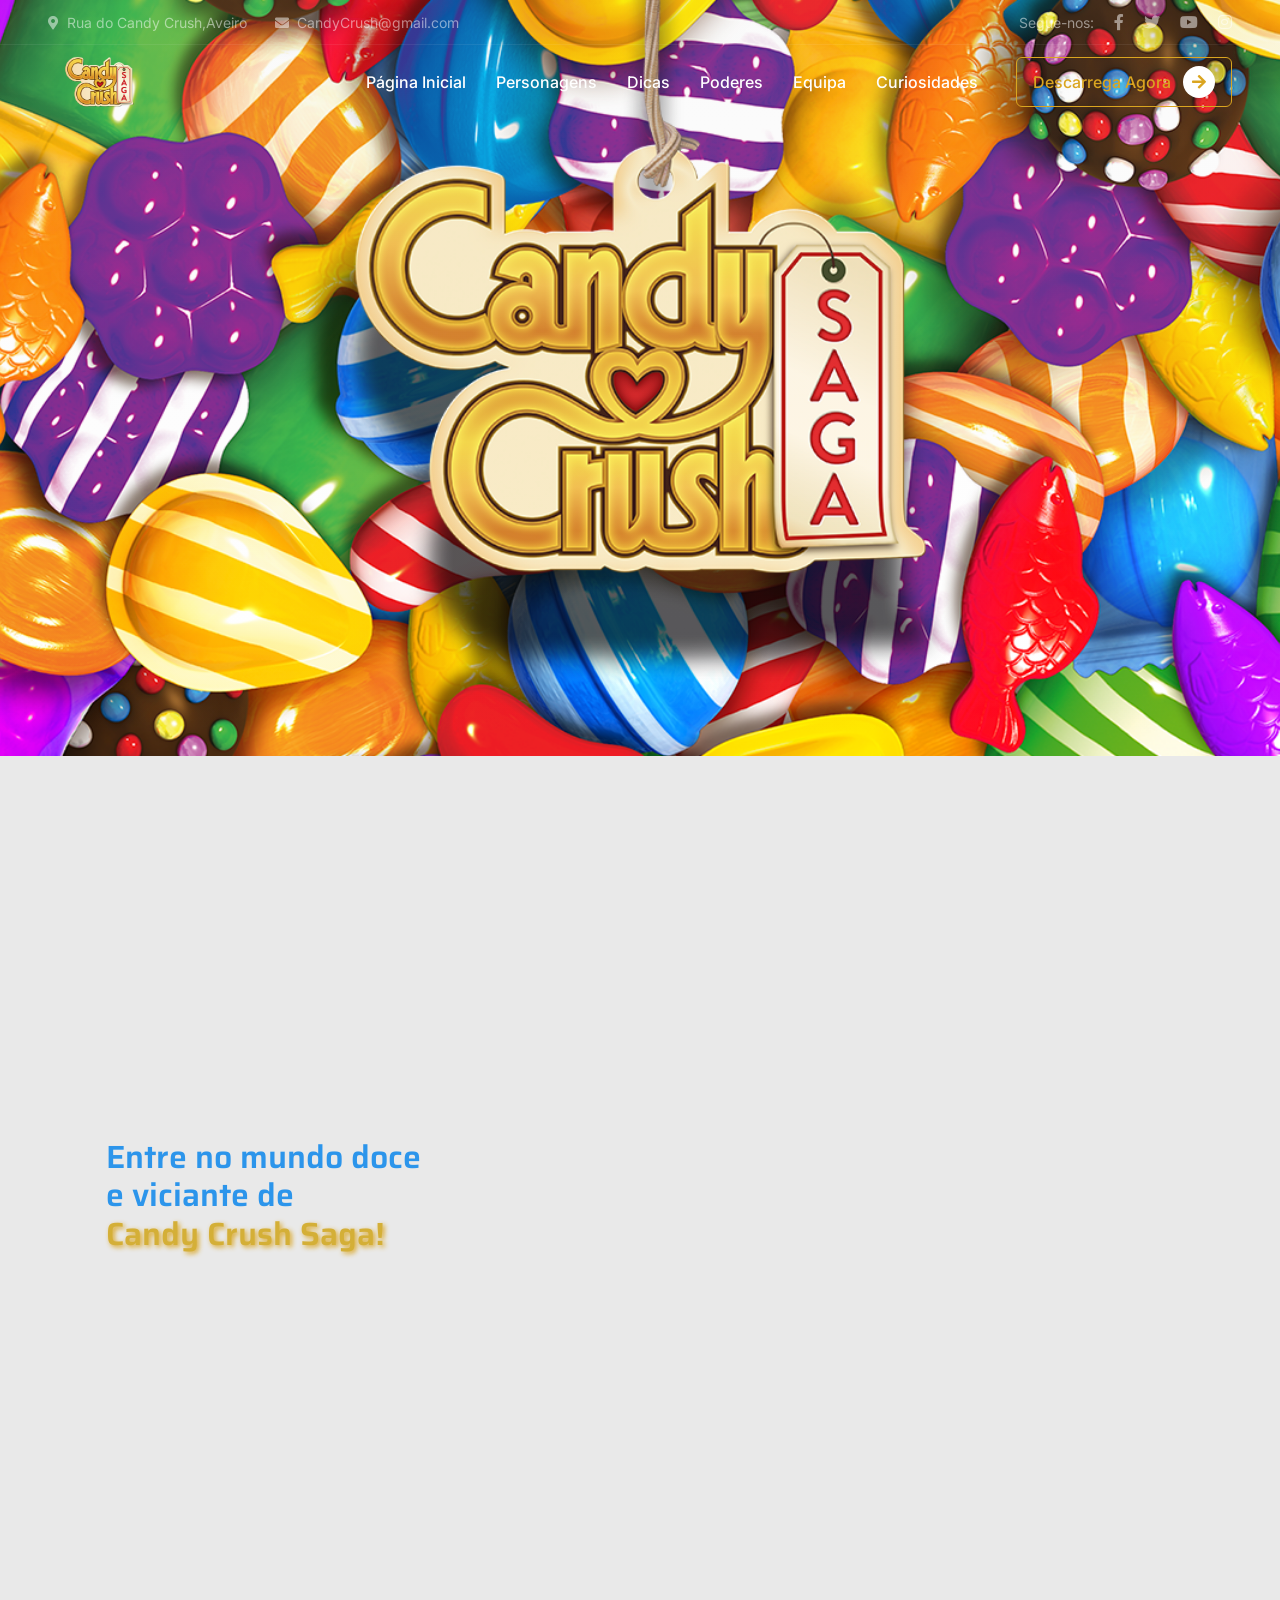
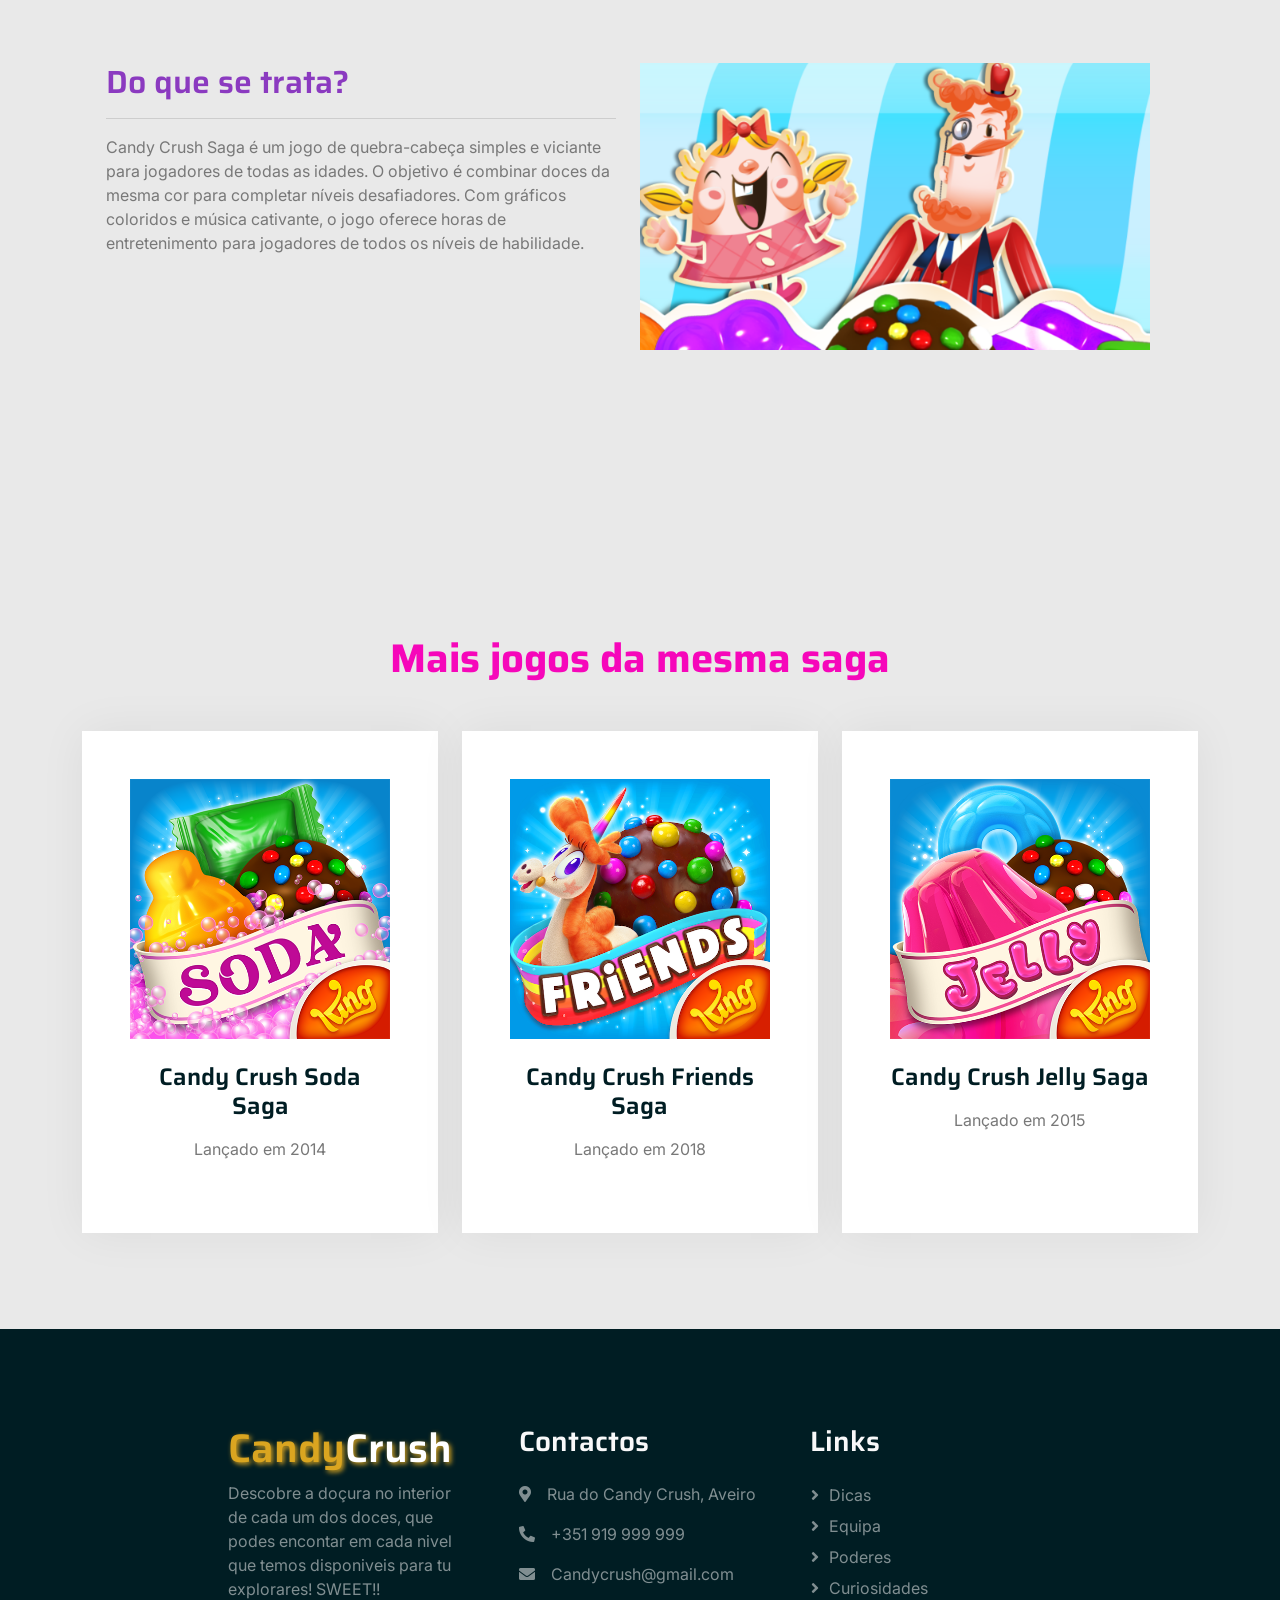
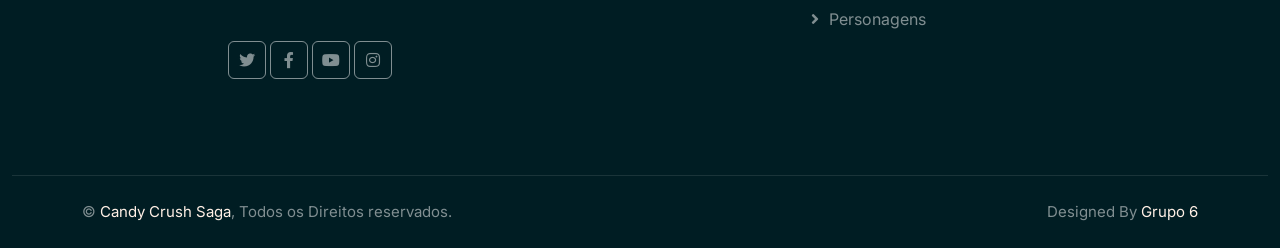
==== index.html @ d063c337 "test" ====
<!DOCTYPE html>
<html lang="en">

<head>
    <meta charset="utf-8">
    <title>Candy Crush Saga</title>
    <meta content="width=device-width, initial-scale=1.0" name="viewport">
    <meta content="" name="keywords">
    <meta content="" name="description">

    <!-- Favicon -->
    <link href="img/favicon.ico" rel="icon">

    <!-- Google Web Fonts -->
    <link rel="preconnect" href="https://fonts.googleapis.com">
    <link rel="preconnect" href="https://fonts.gstatic.com" crossorigin>
    <link href="https://fonts.googleapis.com/css2?family=Inter:wght@400;500;600&family=Saira:wght@500;600;700&display=swap" rel="stylesheet"> 

    <!-- Icon Font Stylesheet -->
    <link href="https://cdnjs.cloudflare.com/ajax/libs/font-awesome/5.10.0/css/all.min.css" rel="stylesheet">
    <link href="https://cdn.jsdelivr.net/npm/bootstrap-icons@1.4.1/font/bootstrap-icons.css" rel="stylesheet">

    <!-- Libraries Stylesheet -->
    <link href="lib/animate/animate.min.css" rel="stylesheet">
    <link href="lib/owlcarousel/assets/owl.carousel.min.css" rel="stylesheet">

    <!-- Customized Bootstrap Stylesheet -->
    <link href="css/bootstrap.min.css" rel="stylesheet">

    <!-- Template Stylesheet -->
    <link href="css/style.css" rel="stylesheet">
</head>


  
<body class="bodyhome" style="background-color:#e9e9e9;">

    <!-- Spinner Start -->
    <div id="spinner" class="show bg-white position-fixed translate-middle w-100 vh-100 top-50 start-50 d-flex align-items-center justify-content-center">
        <div class="spinner-grow text-primary" role="status"></div>
    </div>
    <!-- Spinner End -->
    
     
    <!-- Navbar Start -->
    <div class="container-fluid fixed-top px-0 wow fadeIn" data-wow-delay="0.1s">
        <div class="top-bar text-white-50 row gx-0 align-items-center d-none d-lg-flex">
            <div class="col-lg-6 px-5 text-start">
                <small><i class="fa fa-map-marker-alt me-2"></i>Rua do Candy Crush,Aveiro</small>
                <small class="ms-4"><i class="fa fa-envelope me-2"></i>CandyCrush@gmail.com</small>
            </div>
            <div class="col-lg-6 px-5 text-end">
                <small>Segue-nos:</small>
                <a class="text-white-50 ms-3" href="https://www.facebook.com/candycrushsaga"><i class="fab fa-facebook-f"></i></a>
                <a class="text-white-50 ms-3" href="https://twitter.com/CandyCrushSaga"><i class="fab fa-twitter"></i></a>
                <a class="text-white-50 ms-3" href="https://www.youtube.com/@CandyCrushOfficial/videos"><i class="fab fa-youtube"></i></a>
                <a class="text-white-50 ms-3" href="https://www.instagram.com/candycrushsaga/"><i class="fab fa-instagram"></i></a>
            </div>
        </div>

        <nav class="navbar navbar-expand-lg navbar-dark py-lg-0 px-lg-5 wow fadeIn" data-wow-delay="0.1s">
            <a href="index.html" class="navbar-brand ms-4 ms-lg-0">
                <img src="img\Candy_Crush_Saga_logo.png" alt="logo" style= "height:60px;">
                
            </a>
            <button type="button" class="navbar-toggler me-4" data-bs-toggle="collapse" data-bs-target="#navbarCollapse">
                <span class="navbar-toggler-icon"></span>
            </button>
            <div class="collapse navbar-collapse" id="navbarCollapse">
                <div class="navbar-nav ms-auto p-4 p-lg-0">
                    <a href="index.html" class="nav-item nav-link">Página Inicial</a>
                    <a href="Personagens.html" class="nav-item nav-link">Personagens</a>
                    <a href="dicas.html" class="nav-item nav-link">Dicas</a>
                    <a href="Poderes1.html" class="nav-item nav-link">Poderes</a>
                    <a href="Equipa.html" class="nav-item nav-link">Equipa</a>
                    <a href="Curiosidades.html" class="nav-item nav-link">Curiosidades</a>
                </div>
                <div class="d-none d-lg-flex ms-2">
                    <a class="btn btn-outline-primary py-2 px-3" href="Descarregar.html">
                        Descarrega Agora
                        <div class="d-inline-flex btn-sm-square bg-white text-primary rounded-circle ms-2">
                            <i class="fa fa-arrow-right"></i>
                        </div>
                    </a>
                </div>
            </div>
        </nav>
    </div>
    <!-- Navbar End -->


    <!-- Page Header Start -->
    <div class="homepage-header ">
      
    </div>
    <!-- Page Header End -->

    
    <!--Home video--> <!--Adicionei esta secção--> 
    <div class="candyvid" id="cv">
        <div class="row align-items-center container my-5 mx-auto">
            <div class=" content text col-lg-6 col-md-6 col-12 pt-5 pb-5">
                <h2><span  style="color:#2c95eb">Entre no mundo doce <br> e viciante de </span><br><span class=" texto-primary text-shadow"> Candy Crush Saga!</span></h2>
            </div>
            <div class="img col-lg-6 col-md-6 col-12 pt-5 pb-5 containerVid">
                <iframe width="560" height="315" src="https://www.youtube.com/embed/gJjCGmMkAIw" title="YouTube video player" frameborder="0" allow="accelerometer; autoplay; clipboard-write; encrypted-media; gyroscope; picture-in-picture; web-share" class="youtube" allowfullscreen></iframe>
            </div>
        </div>
    </div>
     <!--Home video--> <!--Adicionei esta secção--> 
    <div class="descricao" id="des">
        <div class="row align-items-center container my-5 mx-auto">
            <div class="row padding">
                
                <div class="text col-lg-6 col-md-6 col-12 pt-5 pb-5">
                    <h2><span style="color:#8b3ac0">Do que se trata?</span></h2>
                    <hr>
                    <p>Candy Crush Saga é um jogo de quebra-cabeça simples e viciante para jogadores de todas as idades. O objetivo é combinar doces da mesma cor para completar níveis desafiadores. Com gráficos coloridos e música cativante, o jogo oferece horas de entretenimento para jogadores de todos os níveis de habilidade.</p>
                </div>
                <div class="text col-lg-6 col-md-6 col-12 pt-5 pb-5">
                    <img src="img/candy2.png" class="img-fluid" alt="Candy Crush Saga">
                </div>
            </div>
        </div>
    </div>
    <!--end Home video-->

    <!-- Service Start --> <!--Alterei o texto, as imagens e removei os botões-->
    <div style="margin-top:5cm" class="container-xxl py-5">
        <div class="container">
            <div class="text-center mx-auto mb-5 wow fadeInUp" data-wow-delay="0.1s" style="max-width: 500px;">
                <h1 class="display-6 mb-5"><span style="color:#f607ba">Mais jogos da mesma saga</span></h1>
            </div>
            <div class="row g-4 justify-content-center">
                <div class="col-lg-4 col-md-6 wow fadeInUp" data-wow-delay="0.1s">
                    <div class="service-item bg-white text-center h-100 p-4 p-xl-5">
                        <img class="img-fluid mb-4" src="img/soda.png" alt="">
                        <h4 class="mb-3">Candy Crush Soda Saga</h4>
                        <p class="mb-4">Lançado em 2014</p>
                    </div>
                </div>
                <div class="col-lg-4 col-md-6 wow fadeInUp" data-wow-delay="0.3s">
                    <div class="service-item bg-white text-center h-100 p-4 p-xl-5">
                        <img class="img-fluid mb-4" src="img/friends.png" alt="">
                        <h4 class="mb-3">Candy Crush Friends Saga</h4>
                        <p class="mb-4">Lançado em 2018</p>
                    </div>
                </div>
                <div class="col-lg-4 col-md-6 wow fadeInUp" data-wow-delay="0.5s">
                    <div class="service-item bg-white text-center h-100 p-4 p-xl-5">
                        <img class="img-fluid mb-4" src="img/jelly.png" alt="">
                        <h4 class="mb-3">Candy Crush Jelly Saga</h4>
                        <p class="mb-4">Lançado em 2015</p>
                    </div>
                </div>
            </div>
        </div>
    </div>
    <!-- Service End -->



      <!-- Footer Start -->
      <div class="container-fluid bg-dark text-white-50 footer mt-5 pt-5 wow fadeIn" data-wow-delay="0.1s">
        <div class="container py-5">
            <div class="row g-5 justify-content-center">
                <div class="col-lg-3 col-md-6">
                    <h1 class="text-primary text-shadow">Candy<span style="color:white">Crush</span></h1> 
                    <p>Descobre a doçura no interior de cada um dos doces, que podes encontar em cada nivel que temos disponiveis para tu explorares! SWEET!!</p>
                    <div class="d-flex pt-4">
                        <a class="btn btn-square me-1" href="https://twitter.com/CandyCrushSaga"><i class="fab fa-twitter"></i></a>
                        <a class="btn btn-square me-1" href="https://www.facebook.com/candycrushsaga"><i class="fab fa-facebook-f"></i></a>
                        <a class="btn btn-square me-1" href="https://www.youtube.com/@CandyCrushOfficial/videos"><i class="fab fa-youtube"></i></a>
                        <a class="btn btn-square me-1" href="https://www.instagram.com/candycrushsaga/"><i class="fab fa-instagram"></i></a>
                    </div>
                </div>
                <div class="col-lg-3 col-md-6">
                    <h3 class="text-light mb-4">Contactos</h3>
                    <p><i class="fa fa-map-marker-alt me-3"></i>Rua do Candy Crush, Aveiro</p>
                    <p><i class="fa fa-phone-alt me-3"></i>+351 919 999 999</p>
                    <p><i class="fa fa-envelope me-3"></i>Candycrush@gmail.com</p>
                </div>
                <div class="col-lg-3 col-md-6">
                    <h3 class="text-light mb-4">Links</h3>
                    <a class="btn btn-link" href="dicas.html">Dicas</a>
                    <a class="btn btn-link" href="Equipa.html">Equipa</a>
                    <a class="btn btn-link" href="Poderes1.html">Poderes</a>
                    <a class="btn btn-link" href="Curiosidades.html">Curiosidades</a>
                    <a class="btn btn-link" href="personagens.html">Personagens</a>
                </div>
                <a></a>
            </div>
        </div>
        <div class="container-fluid copyright">
            <div class="container">
                <div class="row">
                    <div class="col-md-6 text-center text-md-start mb-3 mb-md-0">
                        &copy; <a href="#">Candy Crush Saga</a>, Todos os Direitos reservados.
                    </div>
                    <div class="col-md-6 text-center text-md-end">
                        <!--/*** This template is free as long as you keep the footer author’s credit link/attribution link/backlink. If you'd like to use the template without the footer author’s credit link/attribution link/backlink, you can purchase the Credit Removal License from "https://htmlcodex.com/credit-removal". Thank you for your support. ***/-->
                        Designed By <a href="">Grupo 6</a>
                    </div>
                </div>
            </div>
        </div>
    </div>
    <!-- Footer End -->


    <!-- Back to Top -->
    <a href="#" class="btn btn-lg btn-primary btn-lg-square back-to-top"><i class="bi bi-arrow-up"></i></a>


    <!-- JavaScript Libraries -->
    <script src="https://code.jquery.com/jquery-3.4.1.min.js"></script>
    <script src="https://cdn.jsdelivr.net/npm/bootstrap@5.0.0/dist/js/bootstrap.bundle.min.js"></script>
    <script src="lib/wow/wow.min.js"></script>
    <script src="lib/easing/easing.min.js"></script>
    <script src="lib/waypoints/waypoints.min.js"></script>
    <script src="lib/owlcarousel/owl.carousel.min.js"></script>
    <script src="lib/parallax/parallax.min.js"></script>

    <!-- Template Javascript -->
    <script src="js/main.js"></script>
</body>

</html>
---- css/style.css ----
/********** Template CSS **********/
:root {
    --primary: #D4AF37;
    --secondary: #FFF0E6;
    --light: #F8F8F9;
    --dark: #ff00a2;
}

.text-shadow{
    text-shadow:2px 2px 5px goldenrod;
}

.back-to-top {
    position: fixed;
    display: none;
    right: 30px;
    bottom: 30px;
    z-index: 99;
}


/*** Spinner ***/
#spinner {
    opacity: 0;
    visibility: hidden;
    transition: opacity .5s ease-out, visibility 0s linear .5s;
    z-index: 99999;
}

#spinner.show {
    transition: opacity .5s ease-out, visibility 0s linear 0s;
    visibility: visible;
    opacity: 1;
}


/*** Button ***/
.btn {
    font-weight: 500;
    transition: .5s;
}

.btn.btn-primary,
.btn.btn-outline-primary:hover {
    color: white;
}

.btn.btn-primary:hover {
    color: #D4AF37;
    background: transparent;
}

.btn.btn-outline-primary:hover {
    color: rgb(255, 255, 255);
    background: goldenrod;
}

.btn-square {
    width: 38px;
    height: 38px;
}

.btn-sm-square {
    width: 32px;
    height: 32px;
}

.btn-lg-square {
    width: 48px;
    height: 48px;
}

.btn-square,
.btn-sm-square,
.btn-lg-square {
    padding: 0;
    display: flex;
    align-items: center;
    justify-content: center;
    font-weight: normal;
}


/*** Navbar ***/
.fixed-top {
    transition: .5s;
}

.top-bar {
    height: 45px;
    border-bottom: 1px solid rgba(255, 255, 255, .07);
}

.navbar .dropdown-toggle::after {
    border: none;
    content: "\f107";
    font-family: "Font Awesome 5 Free";
    font-weight: 900;
    vertical-align: middle;
    margin-left: 8px;
}

.navbar .navbar-nav .nav-link {
    margin-right: 30px;
    padding: 25px 0;
    color: #FFFFFF;
    font-weight: 500;
    outline: none;
}

.navbar .navbar-nav .nav-link:hover,
.navbar .navbar-nav .nav-link.active {
    color: var(--primary);
}

@media (max-width: 991.98px) {
    .navbar .navbar-nav {
        margin-top: 10px;
        border-top: 1px solid rgba(0, 0, 0, .07);
        background: var(--dark);
    }

    .navbar .navbar-nav .nav-link {
        padding: 10px 0;
    }
}

@media (min-width: 992px) {
    .navbar .nav-item .dropdown-menu {
        display: block;
        visibility: hidden;
        top: 100%;
        transform: rotateX(-75deg);
        transform-origin: 0% 0%;
        transition: .5s;
        opacity: 0;
    }

    .navbar .nav-item:hover .dropdown-menu {
        transform: rotateX(0deg);
        visibility: visible;
        transition: .5s;
        opacity: 1;
    }
}


/*** Header ***/
.carousel-caption {
    top: 0;
    left: 0;
    right: 0;
    bottom: 0;
    display: flex;
    align-items: center;
    justify-content: center;
    text-align: center;
    background: rgba(0, 29, 35, 0.314);
    z-index: 1;
}

.carousel-control-prev,
.carousel-control-next {
    width: 15%;
}

.carousel-control-prev-icon,
.carousel-control-next-icon {
    width: 3rem;
    height: 3rem;
    background-color: var(--dark);
    border: 12px solid var(--dark);
    border-radius: 3rem;
}

@media (max-width: 768px) {
    #header-carousel .carousel-item {
        position: relative;
        min-height: 450px;
    }
    
    #header-carousel .carousel-item img {
        position: absolute;
        width: 100%;
        height: 100%;
        object-fit: cover;
    }
}

.page-header {
    padding-top: 12rem;
    padding-bottom: 6rem;
    background: linear-gradient(rgba(0, 29, 35, 0.465), rgba(0, 29, 35, 0)), url(../img/candycrush.png) center center no-repeat;
    background-size: cover;
}

.page-header .breadcrumb-item+.breadcrumb-item::before {
    color: #999999;
}



/*** Causes ***/
.causes-item .progress {
    height: 5px;
    border-radius: 0;
    overflow: visible;
}

.causes-item .progress .progress-bar {
    position: relative;
    overflow: visible;
    width: 0px;
    border-radius: 0;
    transition: 5s;
}

.causes-item .progress .progress-bar span {
    position: absolute;
    top: -7px;
    right: 0;
    width: 40px;
    height: 19px;
    display: flex;
    align-items: center;
    justify-content: center;
    font-size: 12px;
    background: var(--primary);
    color: #FFFFFF;
}

.causes-item .causes-overlay {
    position: absolute;
    width: 100%;
    height: 0;
    top: 0;
    left: 0;
    display: flex;
    align-items: center;
    justify-content: center;
    background: rgba(0, 0, 0, .5);
    overflow: hidden;
    opacity: 0;
    transition: .5s;
}

.causes-item:hover .causes-overlay {
    height: 100%;
    opacity: 1;
}


/*** Service ***/
.service-item {
    box-shadow: 0 0 45px rgba(0, 0, 0, .06);
}


/*** Donate ***/
.donate {
    background: rgba(0, 29, 35, .8);
}

.btn-group .btn-light:hover,
.btn-group input[type="radio"]:checked+label {
    color: var(--primary);
    border-color: var(--primary);
}


/*** Team ***/
.team-item img {
    position: relative;
    top: 0;
    transition: .5s;
}

.team-item:hover img {
    top: -30px;
}

.team-item .team-text {
    position: relative;
    height: 100px;
    transition: .5s;
}

.team-item:hover .team-text {
    margin-top: -60px;
    height: 200px;
}

.team-item .team-text .team-social {
    opacity: 0;
    transition: .5s;
}

.team-item:hover .team-text .team-social {
    opacity: 1;
}

.team-item .team-social .btn {
    display: inline-flex;
    color: var(--primary);
    background: #FFFFFF;
    border-radius: 40px;
}

.team-item .team-social .btn:hover {
    color: #FFFFFF;
    background: var(--primary);
}


/*** Testimonial ***/
.testimonial-carousel::before {
    position: absolute;
    content: "";
    top: 0;
    left: 0;
    height: 100%;
    width: 0;
    background: linear-gradient(to right, rgba(255, 255, 255, 1) 0%, rgba(255, 255, 255, 0) 100%);
    z-index: 1;
}

.testimonial-carousel::after {
    position: absolute;
    content: "";
    top: 0;
    right: 0;
    height: 100%;
    width: 0;
    background: linear-gradient(to left, rgba(255, 255, 255, 1) 0%, rgba(255, 255, 255, 0) 100%);
    z-index: 1;
}

@media (min-width: 768px) {
    .testimonial-carousel::before,
    .testimonial-carousel::after {
        width: 200px;
    }
}

@media (min-width: 992px) {
    .testimonial-carousel::before,
    .testimonial-carousel::after {
        width: 300px;
    }
}

.testimonial-carousel .owl-item .testimonial-text {
    background: var(--light);
    transform: scale(.8);
    transition: .5s;
}

.testimonial-carousel .owl-item.center .testimonial-text {
    background: var(--primary);
    transform: scale(1);
}

.testimonial-carousel .owl-item .testimonial-text *,
.testimonial-carousel .owl-item .testimonial-item img {
    transition: .5s;
}

.testimonial-carousel .owl-item.center .testimonial-text * {
    color: var(--light) !important;
}

.testimonial-carousel .owl-item.center .testimonial-item img {
    background: var(--primary) !important;
} 

.testimonial-carousel .owl-nav {
    position: absolute;
    width: 350px;
    top: 15px;
    left: 50%;
    transform: translateX(-50%);
    display: flex;
    justify-content: space-between;
    opacity: 0;
    transition: .5s;
    z-index: 1;
}

.testimonial-carousel:hover .owl-nav {
    width: 300px;
    opacity: 1;
}

.testimonial-carousel .owl-nav .owl-prev,
.testimonial-carousel .owl-nav .owl-next {
    position: relative;
    color: var(--primary);
    font-size: 45px;
    transition: .5s;
}

.testimonial-carousel .owl-nav .owl-prev:hover,
.testimonial-carousel .owl-nav .owl-next:hover {
    color: var(--dark);
}


/*** Footer ***/

.footer .btn.btn-link {
    display: block;
    margin-bottom: 5px;
    padding: 0;
    text-align: left;
    color: rgba(255,255,255,0.5);
    font-weight: normal;
    text-transform: capitalize;
    transition: .3s;
}

.footer .btn.btn-link::before {
    position: relative;
    content: "\f105";
    font-family: "Font Awesome 5 Free";
    font-weight: 900;
    color: rgba(255,255,255,0.5);
    margin-right: 10px;
}

.footer .btn.btn-link:hover {
    color: var(--light);
    letter-spacing: 1px;
    box-shadow: none;
}

.footer .btn.btn-square {
    color: rgba(255,255,255,0.5);
    border: 1px solid rgba(255,255,255,0.5);
}

.footer .btn.btn-square:hover {
    color: var(--secondary);
    border-color: var(--light);
}

.footer .copyright {
    padding: 25px 0;
    font-size: 15px;
    border-top: 1px solid rgba(256, 256, 256, .1);
}

.footer .copyright a {
    color: var(--secondary);
}

.footer .copyright a:hover {
    color: var(--primary);
}

.text-title{
    color:gold !important;
}



/* table ranking */
.rankingTable{
    background-image: url("../img/ranking.jpeg");
    background-size: contain;
    width: 500px;
    height: 500px;
    background-repeat: no-repeat;
    background-position: center;
}
table, th, td{
    width: 20%;
    margin: auto;
    /*margin-top: 30%;*/
    border: 1px transparent;
    border-collapse: collapse;
    text-align: center;
    font-size: 25px;
    table-layout: fixed;

}
th, td{
    padding: 0px;
}

/* globe */

.coordinates {
    background: rgba(0, 0, 0, 0.5);
    color: #ffffff;
    bottom: 400px;
    left: 0px;
    padding: 5px 10px;
    margin: 0;
    font-size: 12px;
    line-height: 18px;
    border-radius: 3px;
    display: none;
}


.homepage-header {
    width:100%;
    height:20cm;
    background: linear-gradient(rgba(178, 178, 178, 0.064), transparent), url(../img/candycrush.png) center center no-repeat ;
    background-size: cover;
}

.homepage-header .breadcrumb-item+.breadcrumb-item::before {
    color: #999999;
}
/* Home video*/
.candyvid{
    margin-top:2cm;
    padding-top: 7.5rem;
    padding-bottom: 7.5rem;
    color:white;
}
.candyvid .content{
    width:50%;
    height:100%;
}

.youtube {
    position: absolute;
    top: 0;
    left: 0;
    bottom: 0;
    right: 0;
    width: 100%;
    height: 100%;
  }
.containerVid{
    position: relative;
    height: 400px;
    padding-top: 56.25%;
}


.dicas-item img {
    height: 150px;
}

.dicas-item2 img {
    height: 150px;
}

.dicas-item h4 {
    color: #fff;
}

.dicas-item2 h4 {
    color: #fff;
}

.dicas-item {
    box-shadow: 0 0 45px rgba(0, 0, 0, .06);
    background-color: #d6461e;
    color: #fff;
    border-radius: 50px;
}

.dicas-item2 {
    box-shadow: 0 0 45px rgba(0, 0, 0, .06);
    background-color: #5aa316;
    color: #fff;
    border-radius: 50px;

}

.botao {
    padding: 10px 60px;
    background-color: #daa520;
    border: 0;
    outline: none;
    cursor: pointer;
    font-size: 22px;
    font-weight: 500;
    border-radius: 30px;

}

.popup_window {
    width: 1000px;
    height: auto;
    background: linear-gradient(#ef745c, #34073d);
    border-radius: 6px;
    position: absolute;
    top: 0;
    left: 50%;
    transform: translate(-50%, -50%) scale(0.1);
    padding: 0 30px 50px;
    color: #ffffff;
    visibility: hidden;
    transition: trasform 0.4s, top 0.4s;
    z-index: 999;
}

.open-popup {
    visibility: visible;
    top: 50%;
    transform: translate(-50%, -50%) scale(1);
    position: fixed;
}

.popup_window h2 {
    font-size: 45px;
    font-weight: 500;
    text-align: center;
    margin: 30px 0 10px;
    font-weight: bold;
    color: #fff;
    font-family: 'Chalkduster';
}

.popup_window p {
    font-size: 20px;
    font-weight: 500;
    margin: 0;
    text-align: left;
}

.popup_window button {
    width: 100px;
    margin-top: 20px;
    padding: 10px 0;
    background: #ba42c0;
    color: #fff;
    border: 0;
    outline: none;
    font-size: 25px;
    border-radius: 4px;
    cursor: pointer;
    box-shadow: 0 5px 5px rgba(0, 0, 0, 0.2);
    position: absolute;
    left: 50%;
    transform: translateX(-50%);
    font-weight: bold;

}

.testimonial-carousel .owl-item .testimonial-text {
    background: var(--light);
    transform: scale(.8);
    transition: .5s;
}

.testimonial-carousel .owl-item.center .testimonial-text {
    background: var(--primary);
    transform: scale(1);
}

.testimonial-carousel .owl-item .testimonial-text *,
.testimonial-carousel .owl-item .testimonial-item img {
    transition: .5s;
}

.testimonial-carousel .owl-item.center .testimonial-text * {
    color: var(--light) !important;
}

.testimonial-carousel .owl-item.center .testimonial-item img {
    background: var(--primary) !important;
}

.testimonial-carousel .owl-nav {
    position: absolute;
    width: 550px;
    top: 200px;
    left: 50%;
    transform: translateX(-50%);
    display: flex;
    justify-content: space-between;
    opacity: 0;
    transition: .5s;
    z-index: 1;
}

.testimonial-carousel:hover .owl-nav {
    width: 780px;
    opacity: 1;
}

.testimonial-carousel .owl-nav .owl-prev,
.testimonial-carousel .owl-nav .owl-next {
    position: relative;
    color: var(--primary);
    font-size: 80px;
    transition: .5s;
}

.testimonial-carousel .owl-nav .owl-prev:hover,
.testimonial-carousel .owl-nav .owl-next:hover {
    color: var(--dark);
}




.texto-primary{
    color:var(--primary)
}

/*** Header ***/
.page-body {
    background:url(../img/candycrush1.png) center center no-repeat;

}

 /*** Linha 158 e 193 transparencia ***/
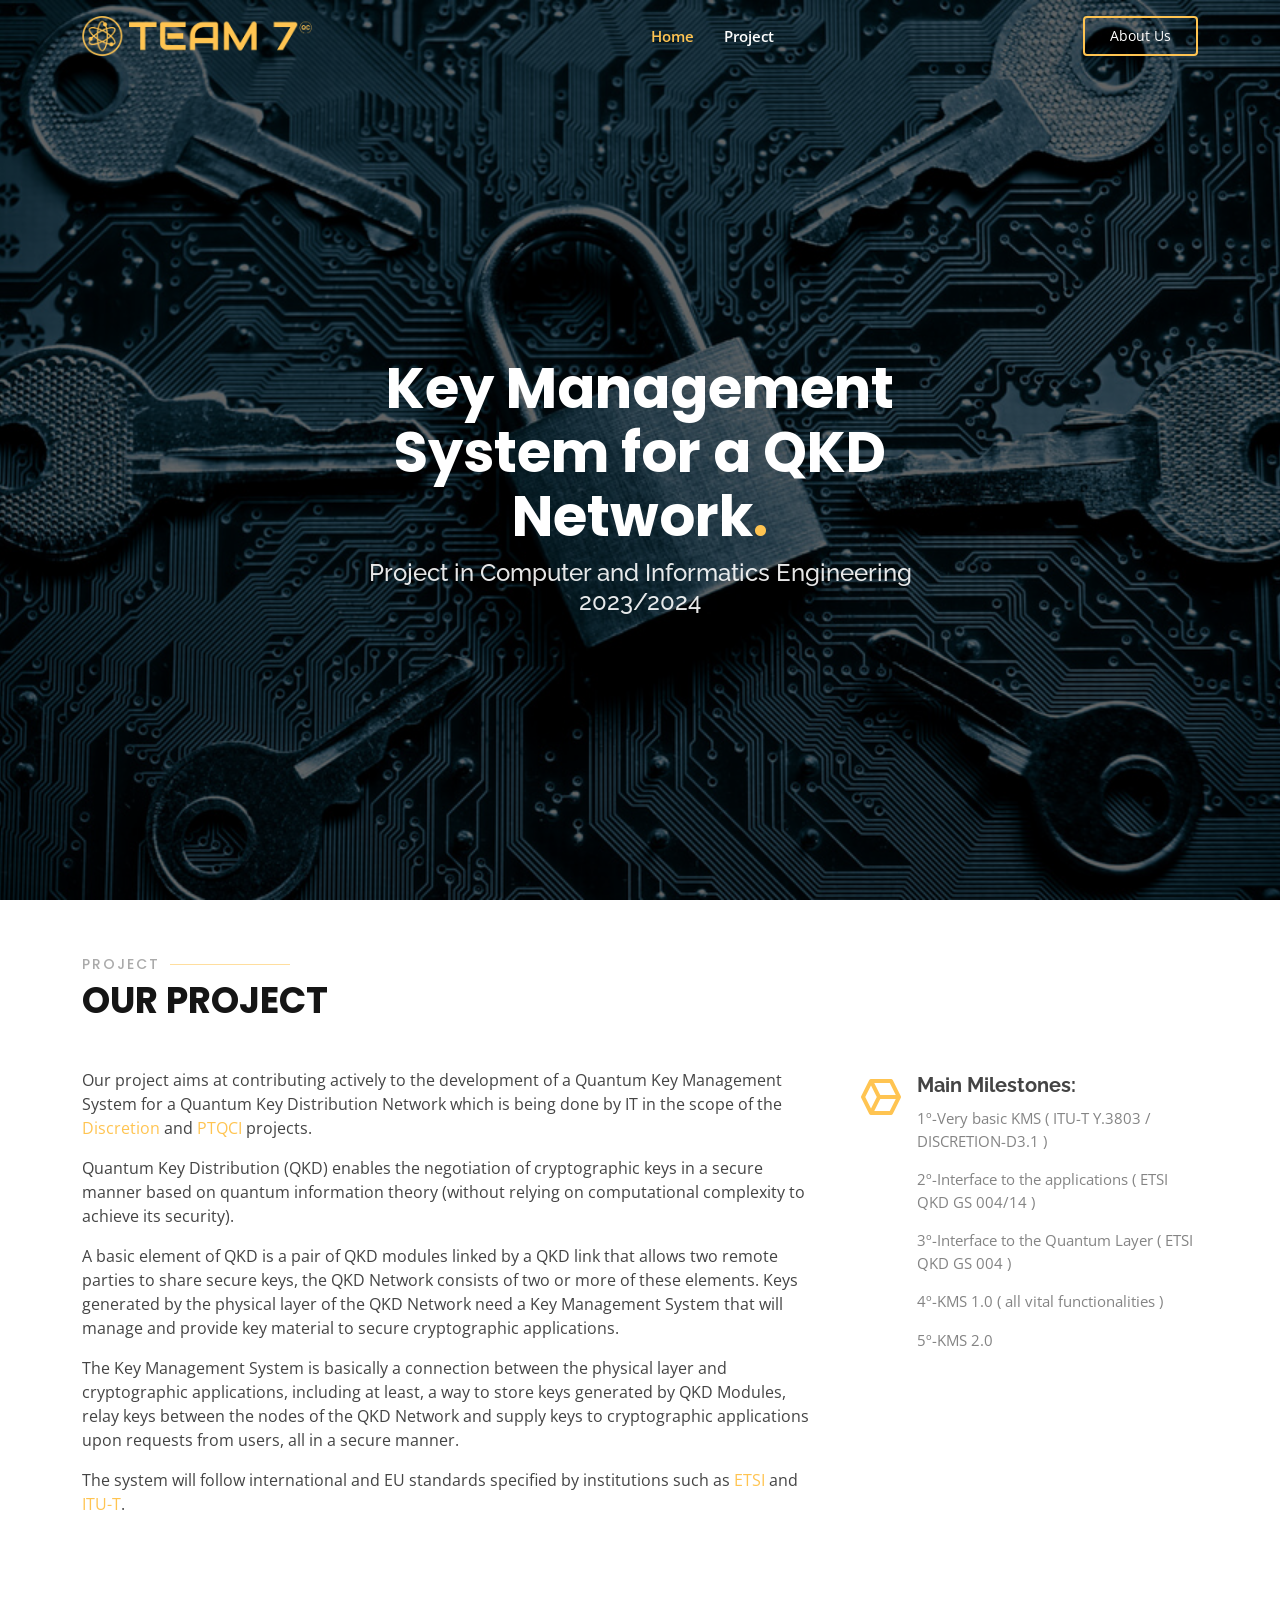
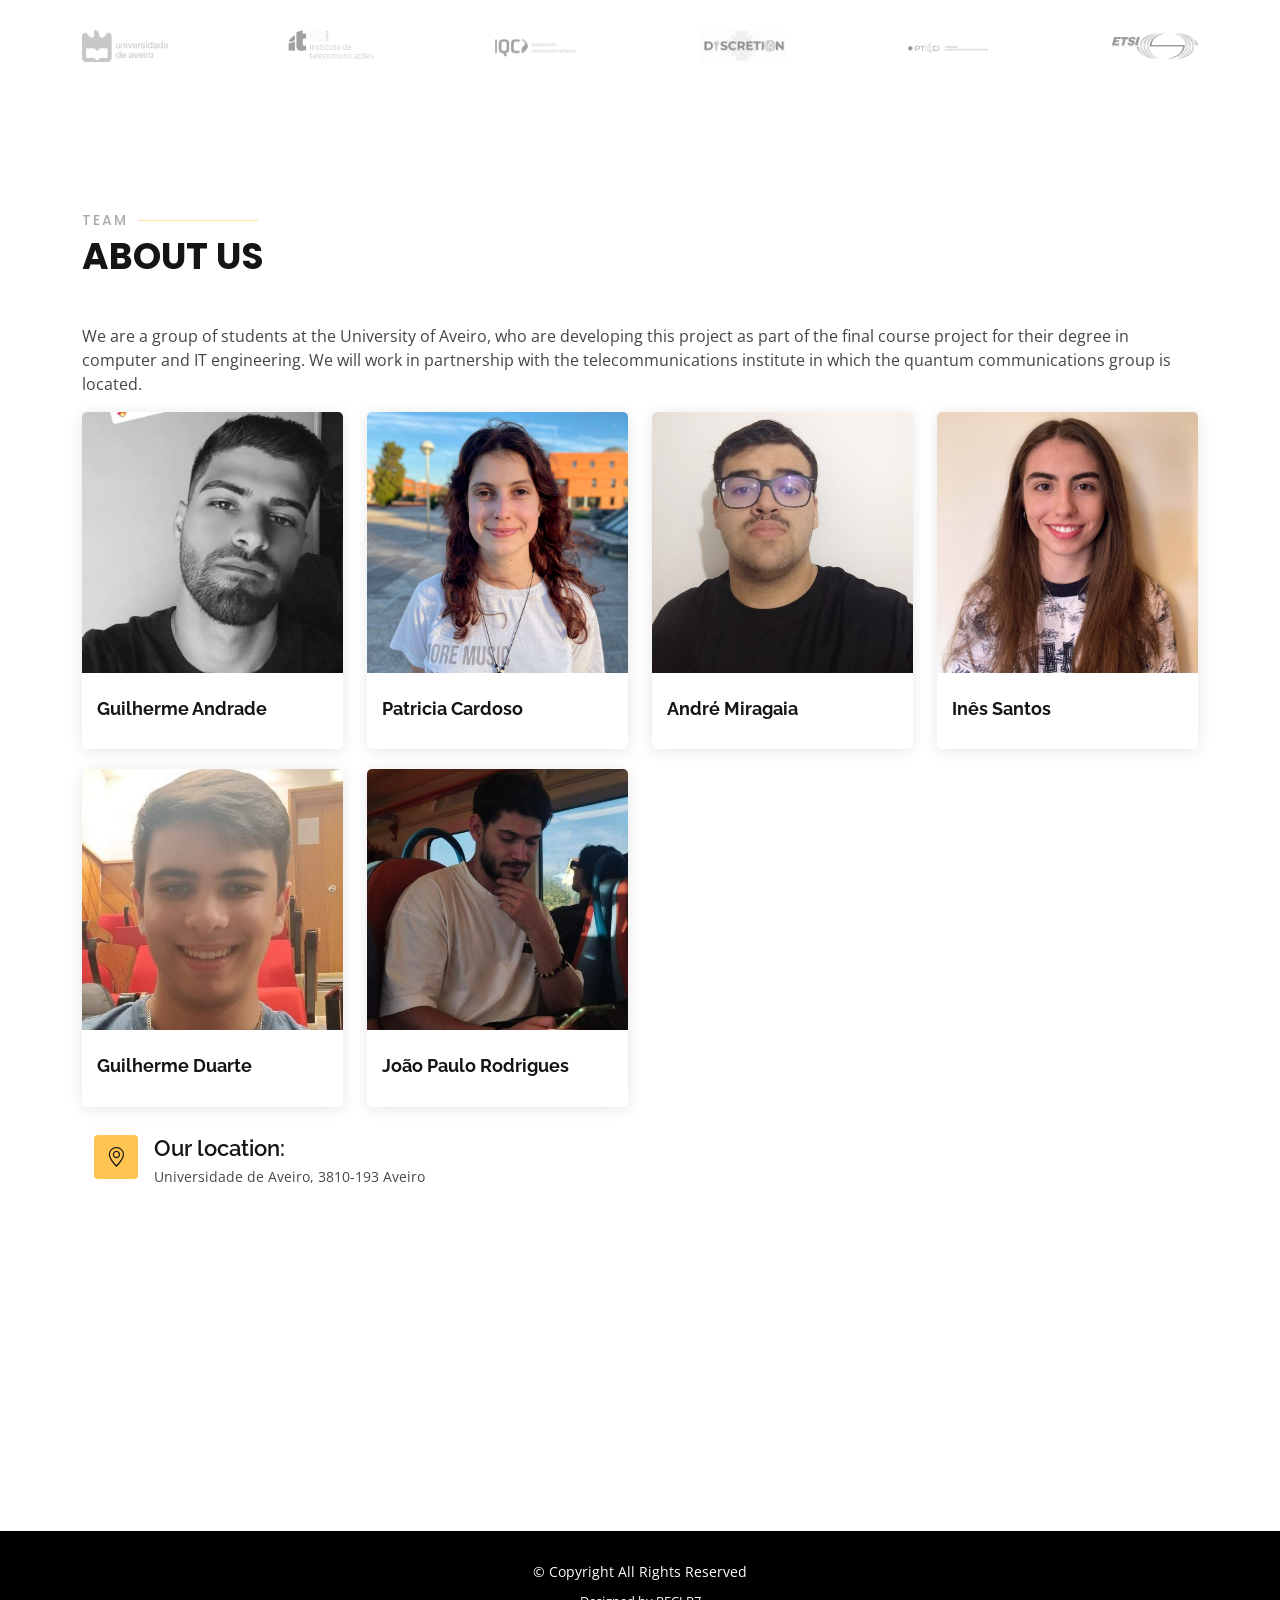
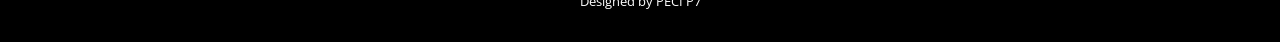
==== commit dafc125e: "add site" ====
--- a/index.html
+++ b/index.html
@@ -2,227 +2,314 @@
 <html lang="en">
 
 <head>
-    <meta charset="utf-8">
-    <title>Candy Crush Saga</title>
-    <meta content="width=device-width, initial-scale=1.0" name="viewport">
-    <meta content="" name="keywords">
-    <meta content="" name="description">
-
-    <!-- Favicon -->
-    <link href="img/favicon.ico" rel="icon">
-
-    <!-- Google Web Fonts -->
-    <link rel="preconnect" href="https://fonts.googleapis.com">
-    <link rel="preconnect" href="https://fonts.gstatic.com" crossorigin>
-    <link href="https://fonts.googleapis.com/css2?family=Inter:wght@400;500;600&family=Saira:wght@500;600;700&display=swap" rel="stylesheet"> 
-
-    <!-- Icon Font Stylesheet -->
-    <link href="https://cdnjs.cloudflare.com/ajax/libs/font-awesome/5.10.0/css/all.min.css" rel="stylesheet">
-    <link href="https://cdn.jsdelivr.net/npm/bootstrap-icons@1.4.1/font/bootstrap-icons.css" rel="stylesheet">
-
-    <!-- Libraries Stylesheet -->
-    <link href="lib/animate/animate.min.css" rel="stylesheet">
-    <link href="lib/owlcarousel/assets/owl.carousel.min.css" rel="stylesheet">
-
-    <!-- Customized Bootstrap Stylesheet -->
-    <link href="css/bootstrap.min.css" rel="stylesheet">
-
-    <!-- Template Stylesheet -->
-    <link href="css/style.css" rel="stylesheet">
+  <meta charset="utf-8">
+  <meta content="width=device-width, initial-scale=1.0" name="viewport">
+
+  <title>Key Management System for a QKD Network</title>
+  <meta content="" name="description">
+  <meta content="" name="keywords">
+
+  <!-- Favicons -->
+  <link href="assets/img/logoicon.png" rel="icon">
+  <link href="assets/img/logoicon.png" rel="apple-touch-icon">
+
+  <!-- Google Fonts -->
+  <link href="https://fonts.googleapis.com/css?family=Open+Sans:300,300i,400,400i,600,600i,700,700i|Raleway:300,300i,400,400i,500,500i,600,600i,700,700i|Poppins:300,300i,400,400i,500,500i,600,600i,700,700i" rel="stylesheet">
+
+  <!-- Vendor CSS Files -->
+  <link href="assets/vendor/aos/aos.css" rel="stylesheet">
+  <link href="assets/vendor/bootstrap/css/bootstrap.min.css" rel="stylesheet">
+  <link href="assets/vendor/bootstrap-icons/bootstrap-icons.css" rel="stylesheet">
+  <link href="assets/vendor/boxicons/css/boxicons.min.css" rel="stylesheet">
+  <link href="assets/vendor/glightbox/css/glightbox.min.css" rel="stylesheet">
+  <link href="assets/vendor/remixicon/remixicon.css" rel="stylesheet">
+  <link href="assets/vendor/swiper/swiper-bundle.min.css" rel="stylesheet">
+
+  <!-- Template Main CSS File -->
+  <link href="assets/css/style.css" rel="stylesheet">
+
+  <!-- =======================================================
+  * Template Name: Gp
+  * Updated: Sep 18 2023 with Bootstrap v5.3.2
+  * Template URL: https://bootstrapmade.com/gp-free-multipurpose-html-bootstrap-template/
+  * Author: BootstrapMade.com
+  * License: https://bootstrapmade.com/license/
+  ======================================================== -->
 </head>
 
-
+<body>
+
+  <!-- ======= Header ======= -->
+  <header id="header" class="fixed-top ">
+    <div class="container d-flex align-items-center justify-content-lg-between">
+
+      <!-- <h1 class="logo me-auto me-lg-0"><a href="index.html"><span></span></a></h1> -->
+      <!-- Uncomment below if you prefer to use an image logo -->
+      <a href="index.html" class="logo me-auto me-lg-0"><img src="assets/img/logo_T7.png" alt="" class="img-fluid"></a>
+
+      <nav id="navbar" class="navbar order-last order-lg-0">
+        <ul>
+          <li><a class="nav-link scrollto active" href="#hero">Home</a></li>
+          <li><a class="nav-link scrollto" href="#about">Project</a></li>
+        </ul>
+        <i class="bi bi-list mobile-nav-toggle"></i>
+      </nav><!-- .navbar -->
+
+      <a href="#team" class="get-started-btn scrollto">About Us</a>
+
+    </div>
+  </header><!-- End Header -->
+
+  <!-- ======= Hero Section ======= -->
+  <section id="hero" class="d-flex align-items-center justify-content-center">
+    <div class="container" data-aos="fade-up">
+
+      <div class="row justify-content-center" data-aos="fade-up" data-aos-delay="150">
+        <div class="col-xl-7 col-lg-8">
+          <h1>Key Management System for a QKD Network<span>.</span></h1>
+          <h2>Project in Computer and Informatics Engineering<br> 2023/2024</h2>
+        </div>
+      </div>
+    </div>
+  </section><!-- End Hero -->
+
+  <main id="main">
+
+    <!-- ======= Project Section ======= -->
+    <section id="about" class="about">
+      <div class="container" data-aos="fade-up">
+
+        <div class="section-title">
+          <h2>Project</h2>
+          <p>Our Project</p>
+        </div>
+    
+        <div class="row">
+          <div class="pt-4 pt-lg-0 col-lg-8 content" data-aos="fade-right" data-aos-delay="100">
+            <p>
+              Our project aims at contributing actively to the development of a Quantum Key
+              Management System for a Quantum Key Distribution Network which is being done by IT in the scope of the <a href=" https://discretion-eu.com/" target="_blank">Discretion</a> and
+              <a href="https://ptqci.av.it.pt/" target="_blank">PTQCI</a> projects.</p>
+            <p>Quantum Key Distribution (QKD) enables the negotiation of cryptographic keys in a
+              secure manner based on quantum information theory (without relying on computational complexity to achieve its security).</p> 
+            <p>
+              A basic element of QKD is a pair of QKD modules linked by a QKD link that allows two remote parties to share secure keys, the QKD Network consists of two or more of these elements.
+              Keys generated by the physical layer of the QKD Network need a Key Management System that will manage and provide key material to secure cryptographic applications.</p>
+            <p>The Key Management System is basically a connection between the physical layer and cryptographic applications, including at least, a way to store keys generated by QKD Modules, relay keys between the nodes of the QKD Network and supply keys to cryptographic applications upon requests from users, all in a secure manner.</p>
+            <p>The system will follow international and EU standards
+              specified by institutions such as <a href=" https://www.etsi.org/" target="_blank">ETSI</a> and <a href=" https://www.itu.int/" target="_blank">ITU-T</a>.
+            </p>
+          </div>
+          <div class="pt-4 pt-lg-0 col-lg-4 features" data-aos="fade-left" data-aos-delay="100">
+            <div class="icon-box" data-aos="zoom-in" data-aos-delay="150">
+              <i class="bx bx-cube-alt"></i>
+              <h4>Main Milestones:</h4>
+              <p>1º-Very basic KMS ( ITU-T Y.3803 / DISCRETION-D3.1 ) </p>
+              <p>2º-Interface to the applications ( ETSI QKD GS 004/14 ) </p> 
+              <p>3º-Interface to the Quantum Layer ( ETSI QKD GS 004 ) </p>  
+              <p>4º-KMS 1.0 ( all vital functionalities ) </p>               
+              <p>5º-KMS 2.0 </p>
+            </div>
+          </div>
+        </div>
+      </div>
+    </section><!-- End Project Section -->
+
+    <!-- ======= Clients Section ======= -->
+    <section id="clients" class="clients">
+      <div class="container" data-aos="zoom-in">
+
+        <div class="clients-slider swiper">
+          <div class="swiper-wrapper align-items-center">
+            <div class="swiper-slide"><a href="https://www.ua.pt/" target="_blank"><img src="assets/img/clients/logo_UA2.png" class="img-fluid" alt=""></a></div>
+            <div class="swiper-slide"><a href="https://it.pt/" target="_blank"><img src="assets/img/clients/IT.png" class="img-fluid" alt=""></a></div>
+            <div class="swiper-slide"><a href="https://www.it.pt/Groups/Index/72" target="_blank"><img src="assets/img/clients/logo_qcg.png" class="img-fluid" alt=""></a></div>
+            <div class="swiper-slide"><a href="https://discretion-eu.com/" target="_blank"><img src="assets/img/clients/logo_disc.png" class="img-fluid" alt=""></a></div>
+            <div class="swiper-slide"><a href="https://ptqci.av.it.pt/" target="_blank"><img src="assets/img/clients/logo_ptqci.png" class="img-fluid" alt=""></a></div>
+            <div class="swiper-slide"><a href="https://www.etsi.org/" target="_blank"><img src="assets/img/clients/logo_etsi.svg" class="img-fluid" alt=""></a></div>
+            <div class="swiper-slide"><a href="https://www.itu.int/en/Pages/default.aspx" target="_blank"><img src="assets/img/clients/logo_itu.png" class="img-fluid" alt=""></a></div>
+
+          </div>
+          <!-- <div class="swiper-pagination"></div> -->
+        </div>
+
+      </div>
+    </section><!-- End Clients Section -->
+
+    <!-- ======= Team Section ======= -->
+    <section id="team" class="team">
+      <div class="container" data-aos="fade-up">
+
+        <div class="section-title">
+          <h2>Team</h2>
+          <p>About Us</p>
+        </div>
+
+        <p>We are a group of students at the University of Aveiro, who are developing this project as part of the final course project for their degree in computer and IT engineering. We will work in partnership with the telecommunications institute in which the quantum communications group is located.</p>
+
+        <div class="row">
+
+          <div class="col-lg-3 col-md-6 d-flex align-items-stretch">
+            <div class="member" data-aos="fade-up" data-aos-delay="100">
+              <div class="member-img">
+                <img src="Gui.jpg" class="img-fluid" alt="">
+                <div class="social">
+                  <a href=""><i class="bi bi-twitter"></i></a>
+                  <a href=""><i class="bi bi-facebook"></i></a>
+                  <a href=""><i class="bi bi-instagram"></i></a>
+                  <a href=""><i class="bi bi-linkedin"></i></a>
+                </div>
+              </div>
+              <div class="member-info">
+                <h4>Guilherme Andrade</h4>
+              </div>
+            </div>
+          </div>
+
+          <div class="col-lg-3 col-md-6 d-flex align-items-stretch">
+            <div class="member" data-aos="fade-up" data-aos-delay="200">
+              <div class="member-img">
+                <img src="Patricia.jpg" class="img-fluid" alt="">
+                <div class="social">
+                  <a href=""><i class="bi bi-twitter"></i></a>
+                  <a href=""><i class="bi bi-facebook"></i></a>
+                  <a href=""><i class="bi bi-instagram"></i></a>
+                  <a href=""><i class="bi bi-linkedin"></i></a>
+                </div>
+              </div>
+              <div class="member-info">
+                <h4>Patricia Cardoso</h4>
+              </div>
+            </div>
+          </div>
+
+          <div class="col-lg-3 col-md-6 d-flex align-items-stretch">
+            <div class="member" data-aos="fade-up" data-aos-delay="300">
+              <div class="member-img">
+                <img src="Miragaia.jpg" class="img-fluid" alt="">
+                <div class="social">
+                  <a href=""><i class="bi bi-twitter"></i></a>
+                  <a href=""><i class="bi bi-facebook"></i></a>
+                  <a href=""><i class="bi bi-instagram"></i></a>
+                  <a href=""><i class="bi bi-linkedin"></i></a>
+                </div>
+              </div>
+              <div class="member-info">
+                <h4>André Miragaia</h4>
+              </div>
+            </div>
+          </div>
+
+          <div class="col-lg-3 col-md-6 d-flex align-items-stretch">
+            <div class="member" data-aos="fade-up" data-aos-delay="400">
+              <div class="member-img">
+                <img src="ines.jpg" class="img-fluid" alt="">
+                <div class="social">
+                  <a href=""><i class="bi bi-twitter"></i></a>
+                  <a href=""><i class="bi bi-facebook"></i></a>
+                  <a href=""><i class="bi bi-instagram"></i></a>
+                  <a href=""><i class="bi bi-linkedin"></i></a>
+                </div>
+              </div>
+              <div class="member-info">
+                <h4>Inês Santos</h4>
+              </div>
+            </div>
+          </div>
+
+          <div class="col-lg-3 col-md-6 d-flex align-items-stretch">
+            <div class="member" data-aos="fade-up" data-aos-delay="100">
+              <div class="member-img">
+                <img src="Galinhas.jpg" class="img-fluid" alt="">
+                <div class="social">
+                  <a href=""><i class="bi bi-twitter"></i></a>
+                  <a href=""><i class="bi bi-facebook"></i></a>
+                  <a href=""><i class="bi bi-instagram"></i></a>
+                  <a href=""><i class="bi bi-linkedin"></i></a>
+                </div>
+              </div>
+              <div class="member-info">
+                <h4>Guilherme Duarte</h4>
+              </div>
+            </div>
+          </div>
+
+          <div class="col-lg-3 col-md-6 d-flex align-items-stretch">
+            <div class="member" data-aos="fade-up" data-aos-delay="100">
+              <div class="member-img">
+                <img src="J.jpg" class="img-fluid" alt="">
+                <div class="social">
+                  <a href=""><i class="bi bi-twitter"></i></a>
+                  <a href=""><i class="bi bi-facebook"></i></a>
+                  <a href=""><i class="bi bi-instagram"></i></a>
+                  <a href=""><i class="bi bi-linkedin"></i></a>
+                </div>
+              </div>
+              <div class="member-info">
+                <h4>João Paulo Rodrigues</h4>
+              </div>
+            </div>
+          </div>
+
+        </div>
+
+        <div class="container contact mt-2" data-aos="fade-up">
+
+          <div class="row">
+            <div class="col-lg-4">
+              <div class="info">
+                <div class="address">
+                  <i class="bi bi-geo-alt"></i>
+                  <h4>Our location:</h4>
+                  <p>Universidade de Aveiro, 3810-193 Aveiro</p>
+                </div>
+              </div>
+            </div>
+          </div>
   
-<body class="bodyhome" style="background-color:#e9e9e9;">
-
-    <!-- Spinner Start -->
-    <div id="spinner" class="show bg-white position-fixed translate-middle w-100 vh-100 top-50 start-50 d-flex align-items-center justify-content-center">
-        <div class="spinner-grow text-primary" role="status"></div>
+          <div class="mt-2">
+            <iframe style="border:0; width: 100%; height: 270px;" src="https://www.google.com/maps/embed?pb=!1m14!1m8!1m3!1d12111.873554805348!2d-8.6574621!3d40.6305791!3m2!1i1024!2i768!4f13.1!3m3!1m2!1s0xd23a2aa4e1bda2b%3A0xd70b976749475485!2sUniversidade%20de%20Aveiro!5e0!3m2!1spt-PT!2spt!4v1696082003147!5m2!1spt-PT!2spt" frameborder="0" allowfullscreen></iframe>
+          </div>
+  
+        </div>
+
+
+      </div>
+    </section><!-- End Team Section -->
+
+  </main><!-- End #main -->
+
+  <!-- ======= Footer ======= -->
+  <footer id="footer">
+    <div class="container">
+      <div class="copyright">
+        &copy; Copyright All Rights Reserved
+      </div>
+      <div class="credits">
+        <!-- All the links in the footer should remain intact. -->
+        <!-- You can delete the links only if you purchased the pro version. -->
+        <!-- Licensing information: https://bootstrapmade.com/license/ -->
+        <!-- Purchase the pro version with working PHP/AJAX contact form: https://bootstrapmade.com/gp-free-multipurpose-html-bootstrap-template/ -->
+        Designed by PECI P7
+      </div>
     </div>
-    <!-- Spinner End -->
-    
-     
-    <!-- Navbar Start -->
-    <div class="container-fluid fixed-top px-0 wow fadeIn" data-wow-delay="0.1s">
-        <div class="top-bar text-white-50 row gx-0 align-items-center d-none d-lg-flex">
-            <div class="col-lg-6 px-5 text-start">
-                <small><i class="fa fa-map-marker-alt me-2"></i>Rua do Candy Crush,Aveiro</small>
-                <small class="ms-4"><i class="fa fa-envelope me-2"></i>CandyCrush@gmail.com</small>
-            </div>
-            <div class="col-lg-6 px-5 text-end">
-                <small>Segue-nos:</small>
-                <a class="text-white-50 ms-3" href="https://www.facebook.com/candycrushsaga"><i class="fab fa-facebook-f"></i></a>
-                <a class="text-white-50 ms-3" href="https://twitter.com/CandyCrushSaga"><i class="fab fa-twitter"></i></a>
-                <a class="text-white-50 ms-3" href="https://www.youtube.com/@CandyCrushOfficial/videos"><i class="fab fa-youtube"></i></a>
-                <a class="text-white-50 ms-3" href="https://www.instagram.com/candycrushsaga/"><i class="fab fa-instagram"></i></a>
-            </div>
-        </div>
-
-        <nav class="navbar navbar-expand-lg navbar-dark py-lg-0 px-lg-5 wow fadeIn" data-wow-delay="0.1s">
-            <a href="index.html" class="navbar-brand ms-4 ms-lg-0">
-                <img src="img\Candy_Crush_Saga_logo.png" alt="logo" style= "height:60px;">
-                
-            </a>
-            <button type="button" class="navbar-toggler me-4" data-bs-toggle="collapse" data-bs-target="#navbarCollapse">
-                <span class="navbar-toggler-icon"></span>
-            </button>
-            <div class="collapse navbar-collapse" id="navbarCollapse">
-                <div class="navbar-nav ms-auto p-4 p-lg-0">
-                    <a href="index.html" class="nav-item nav-link">Página Inicial</a>
-                    <a href="Personagens.html" class="nav-item nav-link">Personagens</a>
-                    <a href="dicas.html" class="nav-item nav-link">Dicas</a>
-                    <a href="Poderes1.html" class="nav-item nav-link">Poderes</a>
-                    <a href="Equipa.html" class="nav-item nav-link">Equipa</a>
-                    <a href="Curiosidades.html" class="nav-item nav-link">Curiosidades</a>
-                </div>
-                <div class="d-none d-lg-flex ms-2">
-                    <a class="btn btn-outline-primary py-2 px-3" href="Descarregar.html">
-                        Descarrega Agora
-                        <div class="d-inline-flex btn-sm-square bg-white text-primary rounded-circle ms-2">
-                            <i class="fa fa-arrow-right"></i>
-                        </div>
-                    </a>
-                </div>
-            </div>
-        </nav>
-    </div>
-    <!-- Navbar End -->
-
-
-    <!-- Page Header Start -->
-    <div class="homepage-header ">
-      
-    </div>
-    <!-- Page Header End -->
-
-    
-    <!--Home video--> <!--Adicionei esta secção--> 
-    <div class="candyvid" id="cv">
-        <div class="row align-items-center container my-5 mx-auto">
-            <div class=" content text col-lg-6 col-md-6 col-12 pt-5 pb-5">
-                <h2><span  style="color:#2c95eb">Entre no mundo doce <br> e viciante de </span><br><span class=" texto-primary text-shadow"> Candy Crush Saga!</span></h2>
-            </div>
-            <div class="img col-lg-6 col-md-6 col-12 pt-5 pb-5 containerVid">
-                <iframe width="560" height="315" src="https://www.youtube.com/embed/gJjCGmMkAIw" title="YouTube video player" frameborder="0" allow="accelerometer; autoplay; clipboard-write; encrypted-media; gyroscope; picture-in-picture; web-share" class="youtube" allowfullscreen></iframe>
-            </div>
-        </div>
-    </div>
-     <!--Home video--> <!--Adicionei esta secção--> 
-    <div class="descricao" id="des">
-        <div class="row align-items-center container my-5 mx-auto">
-            <div class="row padding">
-                
-                <div class="text col-lg-6 col-md-6 col-12 pt-5 pb-5">
-                    <h2><span style="color:#8b3ac0">Do que se trata?</span></h2>
-                    <hr>
-                    <p>Candy Crush Saga é um jogo de quebra-cabeça simples e viciante para jogadores de todas as idades. O objetivo é combinar doces da mesma cor para completar níveis desafiadores. Com gráficos coloridos e música cativante, o jogo oferece horas de entretenimento para jogadores de todos os níveis de habilidade.</p>
-                </div>
-                <div class="text col-lg-6 col-md-6 col-12 pt-5 pb-5">
-                    <img src="img/candy2.png" class="img-fluid" alt="Candy Crush Saga">
-                </div>
-            </div>
-        </div>
-    </div>
-    <!--end Home video-->
-
-    <!-- Service Start --> <!--Alterei o texto, as imagens e removei os botões-->
-    <div style="margin-top:5cm" class="container-xxl py-5">
-        <div class="container">
-            <div class="text-center mx-auto mb-5 wow fadeInUp" data-wow-delay="0.1s" style="max-width: 500px;">
-                <h1 class="display-6 mb-5"><span style="color:#f607ba">Mais jogos da mesma saga</span></h1>
-            </div>
-            <div class="row g-4 justify-content-center">
-                <div class="col-lg-4 col-md-6 wow fadeInUp" data-wow-delay="0.1s">
-                    <div class="service-item bg-white text-center h-100 p-4 p-xl-5">
-                        <img class="img-fluid mb-4" src="img/soda.png" alt="">
-                        <h4 class="mb-3">Candy Crush Soda Saga</h4>
-                        <p class="mb-4">Lançado em 2014</p>
-                    </div>
-                </div>
-                <div class="col-lg-4 col-md-6 wow fadeInUp" data-wow-delay="0.3s">
-                    <div class="service-item bg-white text-center h-100 p-4 p-xl-5">
-                        <img class="img-fluid mb-4" src="img/friends.png" alt="">
-                        <h4 class="mb-3">Candy Crush Friends Saga</h4>
-                        <p class="mb-4">Lançado em 2018</p>
-                    </div>
-                </div>
-                <div class="col-lg-4 col-md-6 wow fadeInUp" data-wow-delay="0.5s">
-                    <div class="service-item bg-white text-center h-100 p-4 p-xl-5">
-                        <img class="img-fluid mb-4" src="img/jelly.png" alt="">
-                        <h4 class="mb-3">Candy Crush Jelly Saga</h4>
-                        <p class="mb-4">Lançado em 2015</p>
-                    </div>
-                </div>
-            </div>
-        </div>
-    </div>
-    <!-- Service End -->
-
-
-
-      <!-- Footer Start -->
-      <div class="container-fluid bg-dark text-white-50 footer mt-5 pt-5 wow fadeIn" data-wow-delay="0.1s">
-        <div class="container py-5">
-            <div class="row g-5 justify-content-center">
-                <div class="col-lg-3 col-md-6">
-                    <h1 class="text-primary text-shadow">Candy<span style="color:white">Crush</span></h1> 
-                    <p>Descobre a doçura no interior de cada um dos doces, que podes encontar em cada nivel que temos disponiveis para tu explorares! SWEET!!</p>
-                    <div class="d-flex pt-4">
-                        <a class="btn btn-square me-1" href="https://twitter.com/CandyCrushSaga"><i class="fab fa-twitter"></i></a>
-                        <a class="btn btn-square me-1" href="https://www.facebook.com/candycrushsaga"><i class="fab fa-facebook-f"></i></a>
-                        <a class="btn btn-square me-1" href="https://www.youtube.com/@CandyCrushOfficial/videos"><i class="fab fa-youtube"></i></a>
-                        <a class="btn btn-square me-1" href="https://www.instagram.com/candycrushsaga/"><i class="fab fa-instagram"></i></a>
-                    </div>
-                </div>
-                <div class="col-lg-3 col-md-6">
-                    <h3 class="text-light mb-4">Contactos</h3>
-                    <p><i class="fa fa-map-marker-alt me-3"></i>Rua do Candy Crush, Aveiro</p>
-                    <p><i class="fa fa-phone-alt me-3"></i>+351 919 999 999</p>
-                    <p><i class="fa fa-envelope me-3"></i>Candycrush@gmail.com</p>
-                </div>
-                <div class="col-lg-3 col-md-6">
-                    <h3 class="text-light mb-4">Links</h3>
-                    <a class="btn btn-link" href="dicas.html">Dicas</a>
-                    <a class="btn btn-link" href="Equipa.html">Equipa</a>
-                    <a class="btn btn-link" href="Poderes1.html">Poderes</a>
-                    <a class="btn btn-link" href="Curiosidades.html">Curiosidades</a>
-                    <a class="btn btn-link" href="personagens.html">Personagens</a>
-                </div>
-                <a></a>
-            </div>
-        </div>
-        <div class="container-fluid copyright">
-            <div class="container">
-                <div class="row">
-                    <div class="col-md-6 text-center text-md-start mb-3 mb-md-0">
-                        &copy; <a href="#">Candy Crush Saga</a>, Todos os Direitos reservados.
-                    </div>
-                    <div class="col-md-6 text-center text-md-end">
-                        <!--/*** This template is free as long as you keep the footer author’s credit link/attribution link/backlink. If you'd like to use the template without the footer author’s credit link/attribution link/backlink, you can purchase the Credit Removal License from "https://htmlcodex.com/credit-removal". Thank you for your support. ***/-->
-                        Designed By <a href="">Grupo 6</a>
-                    </div>
-                </div>
-            </div>
-        </div>
-    </div>
-    <!-- Footer End -->
-
-
-    <!-- Back to Top -->
-    <a href="#" class="btn btn-lg btn-primary btn-lg-square back-to-top"><i class="bi bi-arrow-up"></i></a>
-
-
-    <!-- JavaScript Libraries -->
-    <script src="https://code.jquery.com/jquery-3.4.1.min.js"></script>
-    <script src="https://cdn.jsdelivr.net/npm/bootstrap@5.0.0/dist/js/bootstrap.bundle.min.js"></script>
-    <script src="lib/wow/wow.min.js"></script>
-    <script src="lib/easing/easing.min.js"></script>
-    <script src="lib/waypoints/waypoints.min.js"></script>
-    <script src="lib/owlcarousel/owl.carousel.min.js"></script>
-    <script src="lib/parallax/parallax.min.js"></script>
-
-    <!-- Template Javascript -->
-    <script src="js/main.js"></script>
+  </footer><!-- End Footer -->
+
+  <div id="preloader"></div>
+  <a href="#" class="back-to-top d-flex align-items-center justify-content-center"><i class="bi bi-arrow-up-short"></i></a>
+
+  <!-- Vendor JS Files -->
+  <script src="assets/vendor/purecounter/purecounter_vanilla.js"></script>
+  <script src="assets/vendor/aos/aos.js"></script>
+  <script src="assets/vendor/bootstrap/js/bootstrap.bundle.min.js"></script>
+  <script src="assets/vendor/glightbox/js/glightbox.min.js"></script>
+  <script src="assets/vendor/isotope-layout/isotope.pkgd.min.js"></script>
+  <script src="assets/vendor/swiper/swiper-bundle.min.js"></script>
+  <script src="assets/vendor/php-email-form/validate.js"></script>
+
+  <!-- Template Main JS File -->
+  <script src="assets/js/main.js"></script>
+
 </body>
 
 </html>
--- a/assets/css/style.css
+++ b/assets/css/style.css
@@ -0,0 +1,1552 @@
+/**
+* Template Name: Gp
+* Updated: Sep 18 2023 with Bootstrap v5.3.2
+* Template URL: https://bootstrapmade.com/gp-free-multipurpose-html-bootstrap-template/
+* Author: BootstrapMade.com
+* License: https://bootstrapmade.com/license/
+*/
+
+/*--------------------------------------------------------------
+# General
+--------------------------------------------------------------*/
+body {
+  font-family: "Open Sans", sans-serif;
+  color: #444444;
+}
+
+a {
+  color: #ffc451;
+  text-decoration: none;
+}
+
+a:hover {
+  color: #ffd584;
+  text-decoration: none;
+}
+
+h1,
+h2,
+h3,
+h4,
+h5,
+h6 {
+  font-family: "Raleway", sans-serif;
+}
+
+/*--------------------------------------------------------------
+# Back to top button
+--------------------------------------------------------------*/
+.back-to-top {
+  position: fixed;
+  visibility: hidden;
+  opacity: 0;
+  right: 15px;
+  bottom: 15px;
+  z-index: 996;
+  background: #ffc451;
+  width: 40px;
+  height: 40px;
+  border-radius: 4px;
+  transition: all 0.4s;
+}
+
+.back-to-top i {
+  font-size: 28px;
+  color: #151515;
+  line-height: 0;
+}
+
+.back-to-top:hover {
+  background: #151515;
+}
+
+.back-to-top:hover i {
+  color: #ffc451;
+}
+
+.back-to-top.active {
+  visibility: visible;
+  opacity: 1;
+}
+
+/*--------------------------------------------------------------
+# Preloader
+--------------------------------------------------------------*/
+#preloader {
+  position: fixed;
+  top: 0;
+  left: 0;
+  right: 0;
+  bottom: 0;
+  z-index: 9999;
+  overflow: hidden;
+  background: #151515;
+}
+
+#preloader:before {
+  content: "";
+  position: fixed;
+  top: calc(50% - 0px);
+  left: calc(50% - 30px);
+  border: 6px solid #ffc451;
+  border-top-color: #151515;
+  border-bottom-color: #151515;
+  border-radius: 50%;
+  width: 60px;
+  height: 60px;
+  animation: animate-preloader 1s linear infinite;
+}
+
+@keyframes animate-preloader {
+  0% {
+    transform: rotate(0deg);
+  }
+
+  100% {
+    transform: rotate(360deg);
+  }
+}
+
+/*--------------------------------------------------------------
+# Disable aos animation delay on mobile devices
+--------------------------------------------------------------*/
+@media screen and (max-width: 768px) {
+  [data-aos-delay] {
+    transition-delay: 0 !important;
+  }
+}
+
+/*--------------------------------------------------------------
+# Header
+--------------------------------------------------------------*/
+#header {
+  transition: all 0.5s;
+  z-index: 997;
+  padding: 15px 0;
+}
+
+#header.header-scrolled,
+#header.header-inner-pages {
+  background: rgba(0, 0, 0, 0.8);
+}
+
+#header .logo {
+  font-size: 32px;
+  margin: 0;
+  padding: 0;
+  line-height: 1;
+  font-weight: 700;
+  letter-spacing: 2px;
+  text-transform: uppercase;
+}
+
+#header .logo a {
+  color: #fff;
+}
+
+#header .logo a span {
+  color: #ffc451;
+}
+
+#header .logo img {
+  max-height: 40px;
+}
+
+/*--------------------------------------------------------------
+#  Get Startet Button
+--------------------------------------------------------------*/
+.get-started-btn {
+  color: #fff;
+  border-radius: 4px;
+  padding: 7px 25px 8px 25px;
+  white-space: nowrap;
+  transition: 0.3s;
+  font-size: 14px;
+  display: inline-block;
+  border: 2px solid #ffc451;
+}
+
+.get-started-btn:hover {
+  background: #ffbb38;
+  color: #343a40;
+}
+
+@media (max-width: 992px) {
+  .get-started-btn {
+    padding: 7px 20px 8px 20px;
+    margin-right: 15px;
+  }
+}
+
+/*--------------------------------------------------------------
+# Navigation Menu
+--------------------------------------------------------------*/
+/**
+* Desktop Navigation 
+*/
+.navbar {
+  padding: 0;
+}
+
+.navbar ul {
+  margin: 0;
+  padding: 0;
+  display: flex;
+  list-style: none;
+  align-items: center;
+}
+
+.navbar li {
+  position: relative;
+}
+
+.navbar a,
+.navbar a:focus {
+  display: flex;
+  align-items: center;
+  justify-content: space-between;
+  padding: 10px 0 10px 30px;
+  font-size: 15px;
+  font-weight: 600;
+  color: #fff;
+  white-space: nowrap;
+  transition: 0.3s;
+}
+
+.navbar a i,
+.navbar a:focus i {
+  font-size: 12px;
+  line-height: 0;
+  margin-left: 5px;
+}
+
+.navbar a:hover,
+.navbar .active,
+.navbar .active:focus,
+.navbar li:hover>a {
+  color: #ffc451;
+}
+
+.navbar .dropdown ul {
+  display: block;
+  position: absolute;
+  left: 14px;
+  top: calc(100% + 30px);
+  margin: 0;
+  padding: 10px 0;
+  z-index: 99;
+  opacity: 0;
+  visibility: hidden;
+  background: #fff;
+  box-shadow: 0px 0px 30px rgba(127, 137, 161, 0.25);
+  transition: 0.3s;
+}
+
+.navbar .dropdown ul li {
+  min-width: 200px;
+}
+
+.navbar .dropdown ul a {
+  padding: 10px 20px;
+  font-size: 14px;
+  text-transform: none;
+  color: #151515;
+  font-weight: 400;
+}
+
+.navbar .dropdown ul a i {
+  font-size: 12px;
+}
+
+.navbar .dropdown ul a:hover,
+.navbar .dropdown ul .active:hover,
+.navbar .dropdown ul li:hover>a {
+  background-color: #ffc451;
+}
+
+.navbar .dropdown:hover>ul {
+  opacity: 1;
+  top: 100%;
+  visibility: visible;
+}
+
+.navbar .dropdown .dropdown ul {
+  top: 0;
+  left: calc(100% - 30px);
+  visibility: hidden;
+}
+
+.navbar .dropdown .dropdown:hover>ul {
+  opacity: 1;
+  top: 0;
+  left: 100%;
+  visibility: visible;
+}
+
+@media (max-width: 1366px) {
+  .navbar .dropdown .dropdown ul {
+    left: -90%;
+  }
+
+  .navbar .dropdown .dropdown:hover>ul {
+    left: -100%;
+  }
+}
+
+/**
+* Mobile Navigation 
+*/
+.mobile-nav-toggle {
+  color: #fff;
+  font-size: 28px;
+  cursor: pointer;
+  display: none;
+  line-height: 0;
+  transition: 0.5s;
+}
+
+@media (max-width: 991px) {
+  .mobile-nav-toggle {
+    display: block;
+  }
+
+  .navbar ul {
+    display: none;
+  }
+}
+
+.navbar-mobile {
+  position: fixed;
+  overflow: hidden;
+  top: 0;
+  right: 0;
+  left: 0;
+  bottom: 0;
+  background: rgba(0, 0, 0, 0.9);
+  transition: 0.3s;
+  z-index: 999;
+}
+
+.navbar-mobile .mobile-nav-toggle {
+  position: absolute;
+  top: 15px;
+  right: 15px;
+}
+
+.navbar-mobile ul {
+  display: block;
+  position: absolute;
+  top: 55px;
+  right: 15px;
+  bottom: 15px;
+  left: 15px;
+  padding: 10px 0;
+  background-color: #fff;
+  overflow-y: auto;
+  transition: 0.3s;
+}
+
+.navbar-mobile a,
+.navbar-mobile a:focus {
+  padding: 10px 20px;
+  font-size: 15px;
+  color: #151515;
+}
+
+.navbar-mobile a:hover,
+.navbar-mobile .active,
+.navbar-mobile li:hover>a {
+  color: #151515;
+  background-color: #ffc451;
+}
+
+.navbar-mobile .getstarted,
+.navbar-mobile .getstarted:focus {
+  margin: 15px;
+}
+
+.navbar-mobile .dropdown ul {
+  position: static;
+  display: none;
+  margin: 10px 20px;
+  padding: 10px 0;
+  z-index: 99;
+  opacity: 1;
+  visibility: visible;
+  background: #fff;
+  box-shadow: 0px 0px 30px rgba(127, 137, 161, 0.25);
+}
+
+.navbar-mobile .dropdown ul li {
+  min-width: 200px;
+}
+
+.navbar-mobile .dropdown ul a {
+  padding: 10px 20px;
+  color: #151515;
+}
+
+.navbar-mobile .dropdown ul a i {
+  font-size: 12px;
+}
+
+.navbar-mobile .dropdown ul a:hover,
+.navbar-mobile .dropdown ul .active:hover,
+.navbar-mobile .dropdown ul li:hover>a {
+  background-color: #ffc451;
+}
+
+.navbar-mobile .dropdown>.dropdown-active {
+  display: block;
+}
+
+/*--------------------------------------------------------------
+# Hero Section
+--------------------------------------------------------------*/
+#hero {
+  width: 100%;
+  height: 100vh;
+  background: url("../img/HeroImg.png") top center;
+  background-size: cover;
+  position: relative;
+}
+
+#hero:before {
+  content: "";
+  background: rgba(0, 0, 0, 0.6);
+  position: absolute;
+  bottom: 0;
+  top: 0;
+  left: 0;
+  right: 0;
+}
+
+#hero .container {
+  position: relative;
+  padding-top: 74px;
+  text-align: center;
+}
+
+#hero h1 {
+  margin: 0;
+  font-size: 56px;
+  font-weight: 700;
+  line-height: 64px;
+  color: #fff;
+  font-family: "Poppins", sans-serif;
+}
+
+#hero h1 span {
+  color: #ffc451;
+}
+
+#hero h2 {
+  color: rgba(255, 255, 255, 0.9);
+  margin: 10px 0 0 0;
+  font-size: 24px;
+}
+
+#hero .icon-box {
+  padding: 30px 20px;
+  transition: ease-in-out 0.3s;
+  border: 1px solid rgba(255, 255, 255, 0.3);
+  height: 100%;
+  text-align: center;
+}
+
+#hero .icon-box i {
+  font-size: 32px;
+  line-height: 1;
+  color: #ffc451;
+}
+
+#hero .icon-box h3 {
+  font-weight: 700;
+  margin: 10px 0 0 0;
+  padding: 0;
+  line-height: 1;
+  font-size: 20px;
+  line-height: 26px;
+}
+
+#hero .icon-box h3 a {
+  color: #fff;
+  transition: ease-in-out 0.3s;
+}
+
+#hero .icon-box h3 a:hover {
+  color: #ffc451;
+}
+
+#hero .icon-box:hover {
+  border-color: #ffc451;
+}
+
+@media (min-width: 1024px) {
+  #hero {
+    background-attachment: fixed;
+  }
+}
+
+@media (max-width: 768px) {
+  #hero {
+    height: auto;
+  }
+
+  #hero h1 {
+    font-size: 28px;
+    line-height: 36px;
+  }
+
+  #hero h2 {
+    font-size: 20px;
+    line-height: 24px;
+  }
+}
+
+/*--------------------------------------------------------------
+# Sections General
+--------------------------------------------------------------*/
+section {
+  padding: 60px 0;
+  overflow: hidden;
+}
+
+.section-title {
+  padding-bottom: 40px;
+}
+
+.section-title h2 {
+  font-size: 14px;
+  font-weight: 500;
+  padding: 0;
+  line-height: 1px;
+  margin: 0 0 5px 0;
+  letter-spacing: 2px;
+  text-transform: uppercase;
+  color: #aaaaaa;
+  font-family: "Poppins", sans-serif;
+}
+
+.section-title h2::after {
+  content: "";
+  width: 120px;
+  height: 1px;
+  display: inline-block;
+  background: #ffde9e;
+  margin: 4px 10px;
+}
+
+.section-title p {
+  margin: 0;
+  margin: 0;
+  font-size: 36px;
+  font-weight: 700;
+  text-transform: uppercase;
+  font-family: "Poppins", sans-serif;
+  color: #151515;
+}
+
+/*--------------------------------------------------------------
+# About
+--------------------------------------------------------------*/
+.about .content h3 {
+  font-weight: 700;
+  font-size: 28px;
+  font-family: "Poppins", sans-serif;
+}
+
+.about .content ul {
+  list-style: none;
+  padding: 0;
+}
+
+.about .content ul li {
+  padding: 0 0 8px 26px;
+  position: relative;
+}
+
+.about .content ul i {
+  position: absolute;
+  font-size: 20px;
+  left: 0;
+  top: -3px;
+  color: #ffc451;
+}
+
+.about .content p:last-child {
+  margin-bottom: 0;
+}
+
+/*--------------------------------------------------------------
+# Clients
+--------------------------------------------------------------*/
+.clients {
+  padding-top: 20px;
+}
+
+.clients .swiper-slide img {
+  opacity: 0.5;
+  transition: 0.3s;
+  filter: grayscale(100);
+}
+
+.clients .swiper-slide img:hover {
+  filter: none;
+  opacity: 1;
+}
+
+.clients .swiper-pagination {
+  margin-top: 20px;
+  position: relative;
+}
+
+.clients .swiper-pagination .swiper-pagination-bullet {
+  width: 12px;
+  height: 12px;
+  background-color: #fff;
+  opacity: 1;
+  background-color: #ddd;
+}
+
+.clients .swiper-pagination .swiper-pagination-bullet-active {
+  background-color: #ffc451;
+}
+
+/*--------------------------------------------------------------
+# Features
+--------------------------------------------------------------*/
+.features {
+  padding-top: 20px;
+}
+
+.features .icon-box {
+  padding-left: 15px;
+}
+
+.features .icon-box h4 {
+  font-size: 20px;
+  font-weight: 700;
+  margin: 5px 0 10px 60px;
+}
+
+.features .icon-box i {
+  font-size: 48px;
+  float: left;
+  color: #ffc451;
+}
+
+.features .icon-box p {
+  font-size: 15px;
+  color: #848484;
+  margin-left: 60px;
+}
+
+.features .image {
+  background-position: center center;
+  background-repeat: no-repeat;
+  background-size: cover;
+  min-height: 400px;
+}
+
+/*--------------------------------------------------------------
+# Services
+--------------------------------------------------------------*/
+.services .icon-box {
+  text-align: center;
+  border: 1px solid #ebebeb;
+  padding: 80px 20px;
+  transition: all ease-in-out 0.3s;
+  background: #fff;
+}
+
+.services .icon-box .icon {
+  margin: 0 auto;
+  width: 64px;
+  height: 64px;
+  background: #ffc451;
+  border-radius: 4px;
+  display: flex;
+  align-items: center;
+  justify-content: center;
+  margin-bottom: 20px;
+  transition: 0.3s;
+}
+
+.services .icon-box .icon i {
+  color: #151515;
+  font-size: 28px;
+  transition: ease-in-out 0.3s;
+}
+
+.services .icon-box h4 {
+  font-weight: 700;
+  margin-bottom: 15px;
+  font-size: 24px;
+}
+
+.services .icon-box h4 a {
+  color: #151515;
+  transition: ease-in-out 0.3s;
+}
+
+.services .icon-box h4 a:hover {
+  color: #ffc451;
+}
+
+.services .icon-box p {
+  line-height: 24px;
+  font-size: 14px;
+  margin-bottom: 0;
+}
+
+.services .icon-box:hover {
+  border-color: #fff;
+  box-shadow: 0px 0 25px 0 rgba(0, 0, 0, 0.1);
+  transform: translateY(-10px);
+}
+
+/*--------------------------------------------------------------
+# Cta
+--------------------------------------------------------------*/
+.cta {
+  background: linear-gradient(rgba(2, 2, 2, 0.5), rgba(0, 0, 0, 0.5)), url("../img/cta-bg.jpg") fixed center center;
+  background-size: cover;
+  padding: 60px 0;
+}
+
+.cta h3 {
+  color: #fff;
+  font-size: 28px;
+  font-weight: 700;
+}
+
+.cta p {
+  color: #fff;
+}
+
+.cta .cta-btn {
+  font-family: "Raleway", sans-serif;
+  font-weight: 600;
+  font-size: 16px;
+  letter-spacing: 1px;
+  display: inline-block;
+  padding: 8px 28px;
+  border-radius: 4px;
+  transition: 0.5s;
+  margin-top: 10px;
+  border: 2px solid #fff;
+  color: #fff;
+}
+
+.cta .cta-btn:hover {
+  background: #ffc451;
+  border-color: #ffc451;
+  color: #151515;
+}
+
+/*--------------------------------------------------------------
+# Portfolio
+--------------------------------------------------------------*/
+.portfolio .portfolio-item {
+  margin-bottom: 30px;
+}
+
+.portfolio #portfolio-flters {
+  padding: 0;
+  margin: 0 auto 20px auto;
+  list-style: none;
+  text-align: center;
+}
+
+.portfolio #portfolio-flters li {
+  cursor: pointer;
+  display: inline-block;
+  padding: 8px 15px 10px 15px;
+  font-size: 14px;
+  font-weight: 600;
+  line-height: 1;
+  text-transform: uppercase;
+  color: #444444;
+  margin-bottom: 5px;
+  transition: all 0.3s ease-in-out;
+  border-radius: 3px;
+}
+
+.portfolio #portfolio-flters li:hover,
+.portfolio #portfolio-flters li.filter-active {
+  color: #151515;
+  background: #ffc451;
+}
+
+.portfolio #portfolio-flters li:last-child {
+  margin-right: 0;
+}
+
+.portfolio .portfolio-wrap {
+  transition: 0.3s;
+  position: relative;
+  overflow: hidden;
+  z-index: 1;
+  background: rgba(21, 21, 21, 0.6);
+}
+
+.portfolio .portfolio-wrap::before {
+  content: "";
+  background: rgba(21, 21, 21, 0.6);
+  position: absolute;
+  left: 0;
+  right: 0;
+  top: 0;
+  bottom: 0;
+  transition: all ease-in-out 0.3s;
+  z-index: 2;
+  opacity: 0;
+}
+
+.portfolio .portfolio-wrap img {
+  transition: all ease-in-out 0.3s;
+}
+
+.portfolio .portfolio-wrap .portfolio-info {
+  opacity: 0;
+  position: absolute;
+  top: 0;
+  left: 0;
+  right: 0;
+  bottom: 0;
+  z-index: 3;
+  transition: all ease-in-out 0.3s;
+  display: flex;
+  flex-direction: column;
+  justify-content: flex-end;
+  align-items: flex-start;
+  padding: 20px;
+}
+
+.portfolio .portfolio-wrap .portfolio-info h4 {
+  font-size: 20px;
+  color: #fff;
+  font-weight: 600;
+}
+
+.portfolio .portfolio-wrap .portfolio-info p {
+  color: rgba(255, 255, 255, 0.7);
+  font-size: 14px;
+  text-transform: uppercase;
+  padding: 0;
+  margin: 0;
+  font-style: italic;
+}
+
+.portfolio .portfolio-wrap .portfolio-links {
+  text-align: center;
+  z-index: 4;
+}
+
+.portfolio .portfolio-wrap .portfolio-links a {
+  color: #fff;
+  margin: 0 5px 0 0;
+  font-size: 28px;
+  display: inline-block;
+  transition: 0.3s;
+}
+
+.portfolio .portfolio-wrap .portfolio-links a:hover {
+  color: #ffc451;
+}
+
+.portfolio .portfolio-wrap:hover::before {
+  opacity: 1;
+}
+
+.portfolio .portfolio-wrap:hover img {
+  transform: scale(1.2);
+}
+
+.portfolio .portfolio-wrap:hover .portfolio-info {
+  opacity: 1;
+}
+
+/*--------------------------------------------------------------
+# Portfolio Details
+--------------------------------------------------------------*/
+.portfolio-details {
+  padding-top: 40px;
+}
+
+.portfolio-details .portfolio-details-slider img {
+  width: 100%;
+}
+
+.portfolio-details .portfolio-details-slider .swiper-pagination {
+  margin-top: 20px;
+  position: relative;
+}
+
+.portfolio-details .portfolio-details-slider .swiper-pagination .swiper-pagination-bullet {
+  width: 12px;
+  height: 12px;
+  background-color: #fff;
+  opacity: 1;
+  border: 1px solid #ffc451;
+}
+
+.portfolio-details .portfolio-details-slider .swiper-pagination .swiper-pagination-bullet-active {
+  background-color: #ffc451;
+}
+
+.portfolio-details .portfolio-info {
+  padding: 30px;
+  box-shadow: 0px 0 30px rgba(21, 21, 21, 0.08);
+}
+
+.portfolio-details .portfolio-info h3 {
+  font-size: 22px;
+  font-weight: 700;
+  margin-bottom: 20px;
+  padding-bottom: 20px;
+  border-bottom: 1px solid #eee;
+}
+
+.portfolio-details .portfolio-info ul {
+  list-style: none;
+  padding: 0;
+  font-size: 15px;
+}
+
+.portfolio-details .portfolio-info ul li+li {
+  margin-top: 10px;
+}
+
+.portfolio-details .portfolio-description {
+  padding-top: 30px;
+}
+
+.portfolio-details .portfolio-description h2 {
+  font-size: 26px;
+  font-weight: 700;
+  margin-bottom: 20px;
+}
+
+.portfolio-details .portfolio-description p {
+  padding: 0;
+}
+
+/*--------------------------------------------------------------
+# Counts
+--------------------------------------------------------------*/
+.counts .content {
+  padding: 30px 0;
+}
+
+.counts .content h3 {
+  font-weight: 700;
+  font-size: 34px;
+  color: #151515;
+}
+
+.counts .content p {
+  margin-bottom: 0;
+}
+
+.counts .content .count-box {
+  padding: 20px 0;
+  width: 100%;
+}
+
+.counts .content .count-box i {
+  display: block;
+  font-size: 36px;
+  color: #ffc451;
+  float: left;
+}
+
+.counts .content .count-box span {
+  font-size: 36px;
+  line-height: 30px;
+  display: block;
+  font-weight: 700;
+  color: #151515;
+  margin-left: 50px;
+}
+
+.counts .content .count-box p {
+  padding: 15px 0 0 0;
+  margin: 0 0 0 50px;
+  font-family: "Raleway", sans-serif;
+  font-size: 14px;
+  color: #3b3b3b;
+}
+
+.counts .content .count-box a {
+  font-weight: 600;
+  display: block;
+  margin-top: 20px;
+  color: #3b3b3b;
+  font-size: 15px;
+  font-family: "Poppins", sans-serif;
+  transition: ease-in-out 0.3s;
+}
+
+.counts .content .count-box a:hover {
+  color: #626262;
+}
+
+.counts .image {
+  background: url("../img/counts-img.jpg") center center no-repeat;
+  background-size: cover;
+  min-height: 400px;
+}
+
+@media (max-width: 991px) {
+  .counts .image {
+    text-align: center;
+  }
+
+  .counts .image img {
+    max-width: 80%;
+  }
+}
+
+@media (max-width: 667px) {
+  .counts .image img {
+    max-width: 100%;
+  }
+}
+
+/*--------------------------------------------------------------
+# Testimonials
+--------------------------------------------------------------*/
+.testimonials {
+  padding: 80px 0;
+  background: url("../img/testimonials-bg.jpg") no-repeat;
+  background-position: center center;
+  background-size: cover;
+  position: relative;
+}
+
+.testimonials::before {
+  content: "";
+  position: absolute;
+  left: 0;
+  right: 0;
+  top: 0;
+  bottom: 0;
+  background: rgba(0, 0, 0, 0.7);
+}
+
+.testimonials .section-header {
+  margin-bottom: 40px;
+}
+
+.testimonials .testimonials-carousel,
+.testimonials .testimonials-slider {
+  overflow: hidden;
+}
+
+.testimonials .testimonial-item {
+  text-align: center;
+  color: #fff;
+}
+
+.testimonials .testimonial-item .testimonial-img {
+  width: 100px;
+  border-radius: 50%;
+  border: 6px solid rgba(255, 255, 255, 0.15);
+  margin: 0 auto;
+}
+
+.testimonials .testimonial-item h3 {
+  font-size: 20px;
+  font-weight: bold;
+  margin: 10px 0 5px 0;
+  color: #fff;
+}
+
+.testimonials .testimonial-item h4 {
+  font-size: 14px;
+  color: #ddd;
+  margin: 0 0 15px 0;
+}
+
+.testimonials .testimonial-item .quote-icon-left,
+.testimonials .testimonial-item .quote-icon-right {
+  color: rgba(255, 255, 255, 0.6);
+  font-size: 26px;
+}
+
+.testimonials .testimonial-item .quote-icon-left {
+  display: inline-block;
+  left: -5px;
+  position: relative;
+}
+
+.testimonials .testimonial-item .quote-icon-right {
+  display: inline-block;
+  right: -5px;
+  position: relative;
+  top: 10px;
+}
+
+.testimonials .testimonial-item p {
+  font-style: italic;
+  margin: 0 auto 15px auto;
+  color: #eee;
+}
+
+.testimonials .swiper-pagination {
+  margin-top: 20px;
+  position: relative;
+}
+
+.testimonials .swiper-pagination .swiper-pagination-bullet {
+  width: 12px;
+  height: 12px;
+  background-color: rgba(255, 255, 255, 0.4);
+  opacity: 0.5;
+}
+
+.testimonials .swiper-pagination .swiper-pagination-bullet-active {
+  background-color: #ffc451;
+  opacity: 1;
+}
+
+@media (min-width: 1024px) {
+  .testimonials {
+    background-attachment: fixed;
+  }
+}
+
+@media (min-width: 992px) {
+  .testimonials .testimonial-item p {
+    width: 80%;
+  }
+}
+
+/*--------------------------------------------------------------
+# Team
+--------------------------------------------------------------*/
+.team {
+  background: #fff;
+  padding: 60px 0;
+}
+
+.team .member {
+  margin-bottom: 20px;
+  overflow: hidden;
+  border-radius: 5px;
+  background: #fff;
+  box-shadow: 0px 2px 15px rgba(0, 0, 0, 0.1);
+}
+
+.team .member .member-img {
+  position: relative;
+  overflow: hidden;
+}
+
+.team .member .social {
+  position: absolute;
+  left: 0;
+  bottom: 30px;
+  right: 0;
+  opacity: 0;
+  transition: ease-in-out 0.3s;
+  text-align: center;
+}
+
+.team .member .social a {
+  transition: color 0.3s;
+  color: #151515;
+  margin: 0 3px;
+  border-radius: 4px;
+  width: 36px;
+  height: 36px;
+  background: rgba(255, 255, 255, 0.8);
+  transition: ease-in-out 0.3s;
+  color: #484848;
+  display: inline-flex;
+  justify-content: center;
+  align-items: center;
+}
+
+.team .member .social a:hover {
+  color: #151515;
+  background: #ffc451;
+}
+
+.team .member .social i {
+  font-size: 18px;
+  line-height: 0;
+}
+
+.team .member .member-info {
+  padding: 25px 15px;
+}
+
+.team .member .member-info h4 {
+  font-weight: 700;
+  margin-bottom: 5px;
+  font-size: 18px;
+  color: #151515;
+}
+
+.team .member .member-info span {
+  display: block;
+  font-size: 13px;
+  font-weight: 400;
+  color: #aaaaaa;
+}
+
+.team .member .member-info p {
+  font-style: italic;
+  font-size: 14px;
+  line-height: 26px;
+  color: #777777;
+}
+
+.team .member:hover .social {
+  opacity: 1;
+  bottom: 15px;
+}
+
+/*--------------------------------------------------------------
+# Contact
+--------------------------------------------------------------*/
+.contact .info {
+  width: 100%;
+  background: #fff;
+}
+
+.contact .info i {
+  font-size: 20px;
+  background: #ffc451;
+  color: #151515;
+  float: left;
+  width: 44px;
+  height: 44px;
+  display: flex;
+  justify-content: center;
+  align-items: center;
+  border-radius: 4px;
+  transition: all 0.3s ease-in-out;
+}
+
+.contact .info h4 {
+  padding: 0 0 0 60px;
+  font-size: 22px;
+  font-weight: 600;
+  margin-bottom: 5px;
+  color: #151515;
+}
+
+.contact .info p {
+  padding: 0 0 0 60px;
+  margin-bottom: 0;
+  font-size: 14px;
+  color: #484848;
+}
+
+.contact .info .email,
+.contact .info .phone {
+  margin-top: 40px;
+}
+
+.contact .php-email-form {
+  width: 100%;
+  background: #fff;
+}
+
+.contact .php-email-form .form-group {
+  padding-bottom: 8px;
+}
+
+.contact .php-email-form .error-message {
+  display: none;
+  color: #fff;
+  background: #ed3c0d;
+  text-align: left;
+  padding: 15px;
+  font-weight: 600;
+}
+
+.contact .php-email-form .error-message br+br {
+  margin-top: 25px;
+}
+
+.contact .php-email-form .sent-message {
+  display: none;
+  color: #fff;
+  background: #18d26e;
+  text-align: center;
+  padding: 15px;
+  font-weight: 600;
+}
+
+.contact .php-email-form .loading {
+  display: none;
+  background: #fff;
+  text-align: center;
+  padding: 15px;
+}
+
+.contact .php-email-form .loading:before {
+  content: "";
+  display: inline-block;
+  border-radius: 50%;
+  width: 24px;
+  height: 24px;
+  margin: 0 10px -6px 0;
+  border: 3px solid #18d26e;
+  border-top-color: #eee;
+  animation: animate-loading 1s linear infinite;
+}
+
+.contact .php-email-form input,
+.contact .php-email-form textarea {
+  border-radius: 0;
+  box-shadow: none;
+  font-size: 14px;
+  border-radius: 4px;
+}
+
+.contact .php-email-form input:focus,
+.contact .php-email-form textarea:focus {
+  border-color: #ffc451;
+}
+
+.contact .php-email-form input {
+  height: 44px;
+}
+
+.contact .php-email-form textarea {
+  padding: 10px 12px;
+}
+
+.contact .php-email-form button[type=submit] {
+  background: #ffc451;
+  border: 0;
+  padding: 10px 24px;
+  color: #151515;
+  transition: 0.4s;
+  border-radius: 4px;
+}
+
+.contact .php-email-form button[type=submit]:hover {
+  background: #ffcd6b;
+}
+
+@keyframes animate-loading {
+  0% {
+    transform: rotate(0deg);
+  }
+
+  100% {
+    transform: rotate(360deg);
+  }
+}
+
+/*--------------------------------------------------------------
+# Breadcrumbs
+--------------------------------------------------------------*/
+.breadcrumbs {
+  padding: 15px 0;
+  background: whitesmoke;
+  min-height: 40px;
+  margin-top: 74px;
+}
+
+.breadcrumbs h2 {
+  font-size: 28px;
+  font-weight: 400;
+}
+
+.breadcrumbs ol {
+  display: flex;
+  flex-wrap: wrap;
+  list-style: none;
+  padding: 0;
+  margin: 0;
+}
+
+.breadcrumbs ol li+li {
+  padding-left: 10px;
+}
+
+.breadcrumbs ol li+li::before {
+  display: inline-block;
+  padding-right: 10px;
+  color: #2f2f2f;
+  content: "/";
+}
+
+@media (max-width: 992px) {
+  .breadcrumbs {
+    margin-top: 68px;
+  }
+
+  .breadcrumbs .d-flex {
+    display: block !important;
+  }
+
+  .breadcrumbs ol {
+    display: block;
+  }
+
+  .breadcrumbs ol li {
+    display: inline-block;
+  }
+}
+
+/*--------------------------------------------------------------
+# Footer
+--------------------------------------------------------------*/
+#footer {
+  background: black;
+  padding: 0 0 30px 0;
+  color: #fff;
+  font-size: 14px;
+}
+
+#footer .footer-top {
+  background: #151515;
+  border-bottom: 1px solid #222222;
+  padding: 60px 0 30px 0;
+}
+
+#footer .footer-top .footer-info {
+  margin-bottom: 30px;
+}
+
+#footer .footer-top .footer-info h3 {
+  font-size: 28px;
+  margin: 0 0 20px 0;
+  padding: 2px 0 2px 0;
+  line-height: 1;
+  font-weight: 700;
+  text-transform: uppercase;
+}
+
+#footer .footer-top .footer-info h3 span {
+  color: #ffc451;
+}
+
+#footer .footer-top .footer-info p {
+  font-size: 14px;
+  line-height: 24px;
+  margin-bottom: 0;
+  font-family: "Raleway", sans-serif;
+  color: #fff;
+}
+
+#footer .footer-top .social-links a {
+  font-size: 18px;
+  display: inline-block;
+  background: #292929;
+  color: #fff;
+  line-height: 1;
+  padding: 8px 0;
+  margin-right: 4px;
+  border-radius: 4px;
+  text-align: center;
+  width: 36px;
+  height: 36px;
+  transition: 0.3s;
+}
+
+#footer .footer-top .social-links a:hover {
+  background: #ffc451;
+  color: #151515;
+  text-decoration: none;
+}
+
+#footer .footer-top h4 {
+  font-size: 16px;
+  font-weight: 600;
+  color: #fff;
+  position: relative;
+  padding-bottom: 12px;
+}
+
+#footer .footer-top .footer-links {
+  margin-bottom: 30px;
+}
+
+#footer .footer-top .footer-links ul {
+  list-style: none;
+  padding: 0;
+  margin: 0;
+}
+
+#footer .footer-top .footer-links ul i {
+  padding-right: 2px;
+  color: #ffc451;
+  font-size: 18px;
+  line-height: 1;
+}
+
+#footer .footer-top .footer-links ul li {
+  padding: 10px 0;
+  display: flex;
+  align-items: center;
+}
+
+#footer .footer-top .footer-links ul li:first-child {
+  padding-top: 0;
+}
+
+#footer .footer-top .footer-links ul a {
+  color: #fff;
+  transition: 0.3s;
+  display: inline-block;
+  line-height: 1;
+}
+
+#footer .footer-top .footer-links ul a:hover {
+  color: #ffc451;
+}
+
+#footer .footer-top .footer-newsletter form {
+  margin-top: 30px;
+  background: #fff;
+  padding: 6px 10px;
+  position: relative;
+  border-radius: 4px;
+}
+
+#footer .footer-top .footer-newsletter form input[type=email] {
+  border: 0;
+  padding: 4px;
+  width: calc(100% - 110px);
+}
+
+#footer .footer-top .footer-newsletter form input[type=submit] {
+  position: absolute;
+  top: 0;
+  right: -2px;
+  bottom: 0;
+  border: 0;
+  background: none;
+  font-size: 16px;
+  padding: 0 20px;
+  background: #ffc451;
+  color: #151515;
+  transition: 0.3s;
+  border-radius: 0 4px 4px 0;
+}
+
+#footer .footer-top .footer-newsletter form input[type=submit]:hover {
+  background: #ffcd6b;
+}
+
+#footer .copyright {
+  text-align: center;
+  padding-top: 30px;
+}
+
+#footer .credits {
+  padding-top: 10px;
+  text-align: center;
+  font-size: 13px;
+  color: #fff;
+}
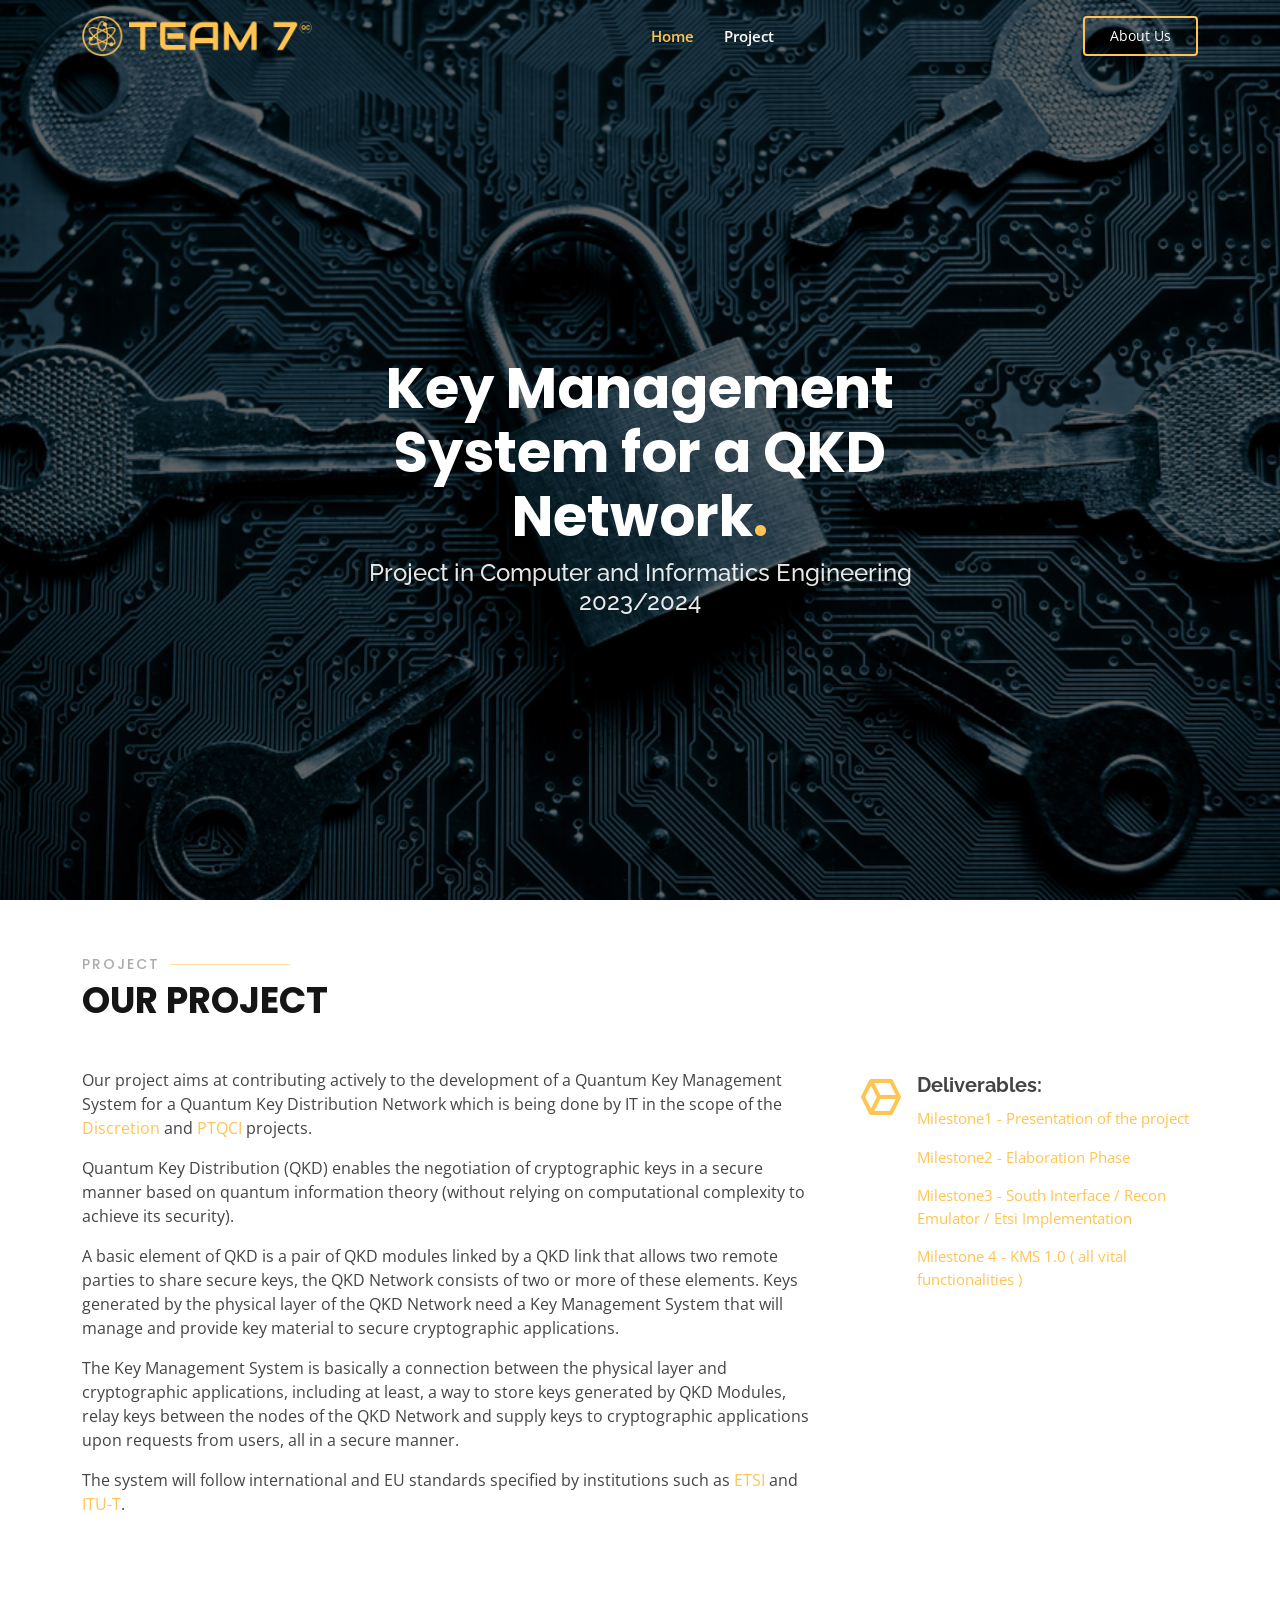
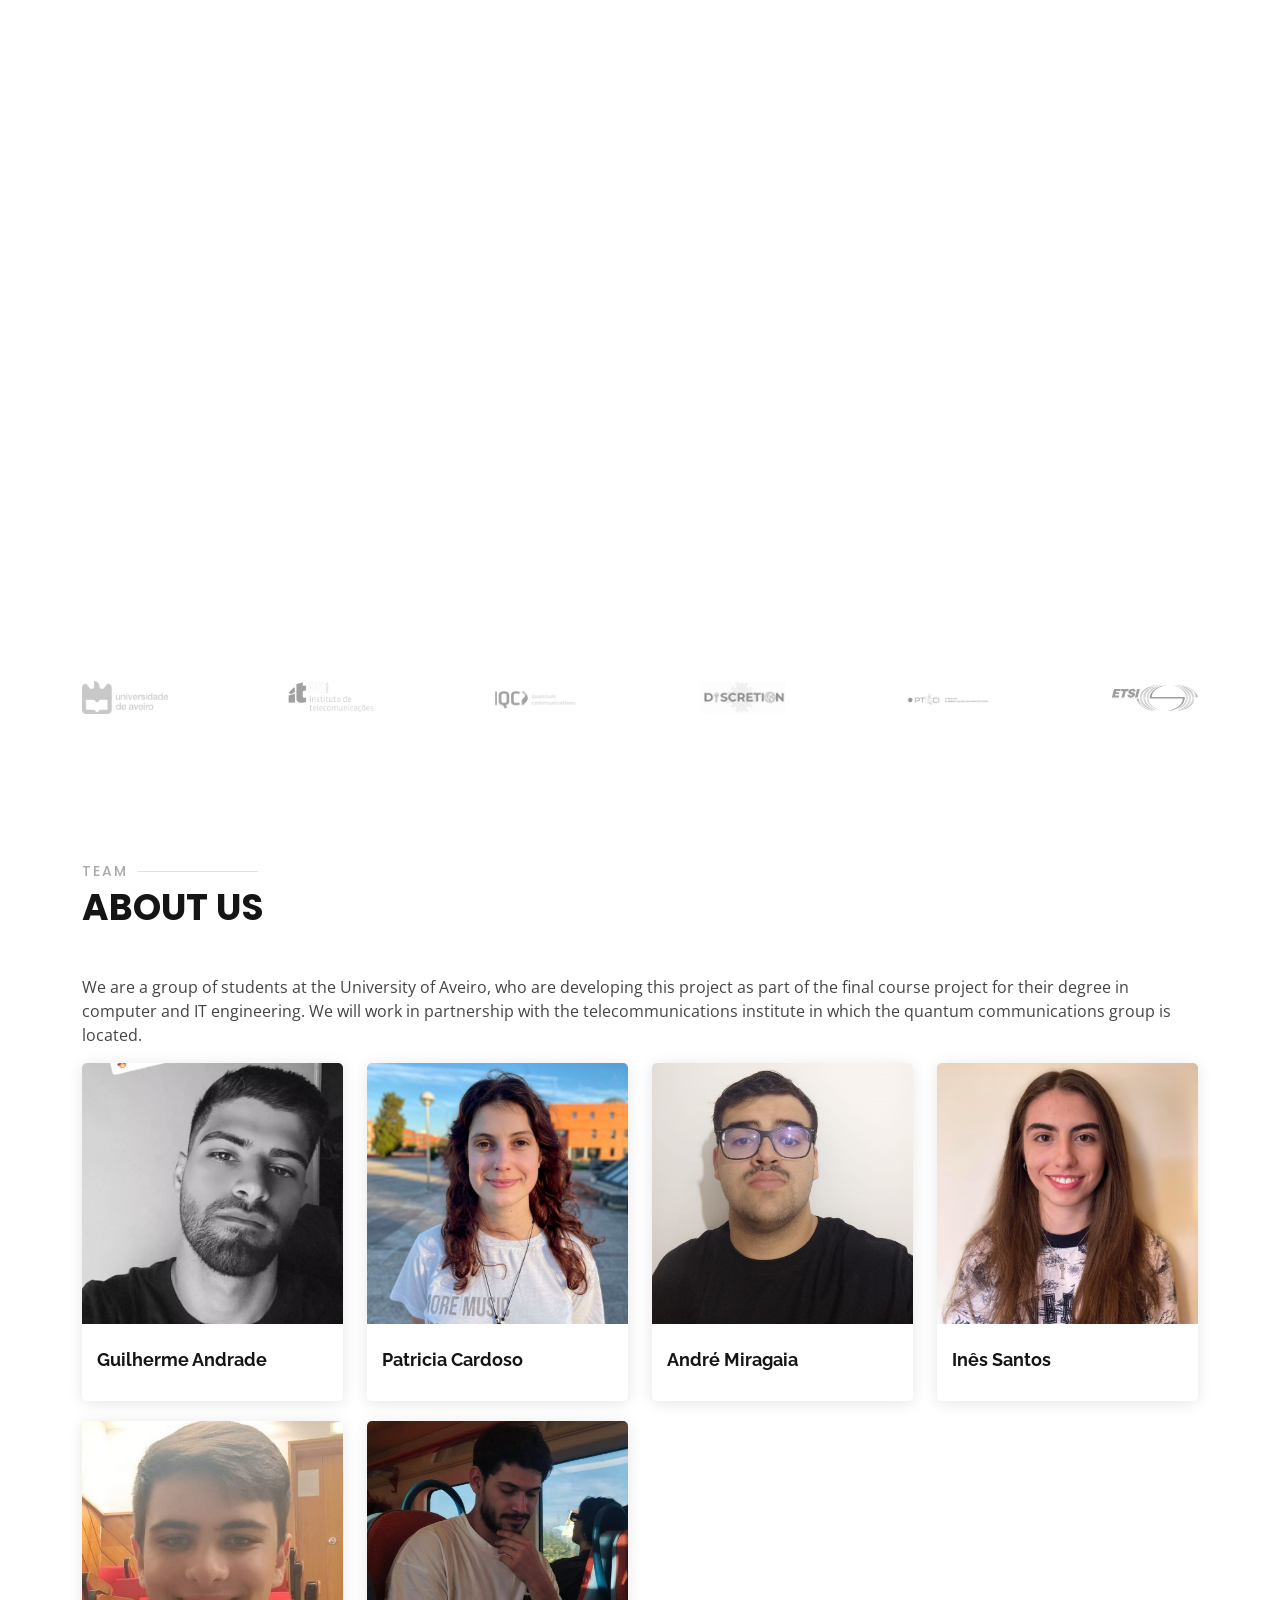
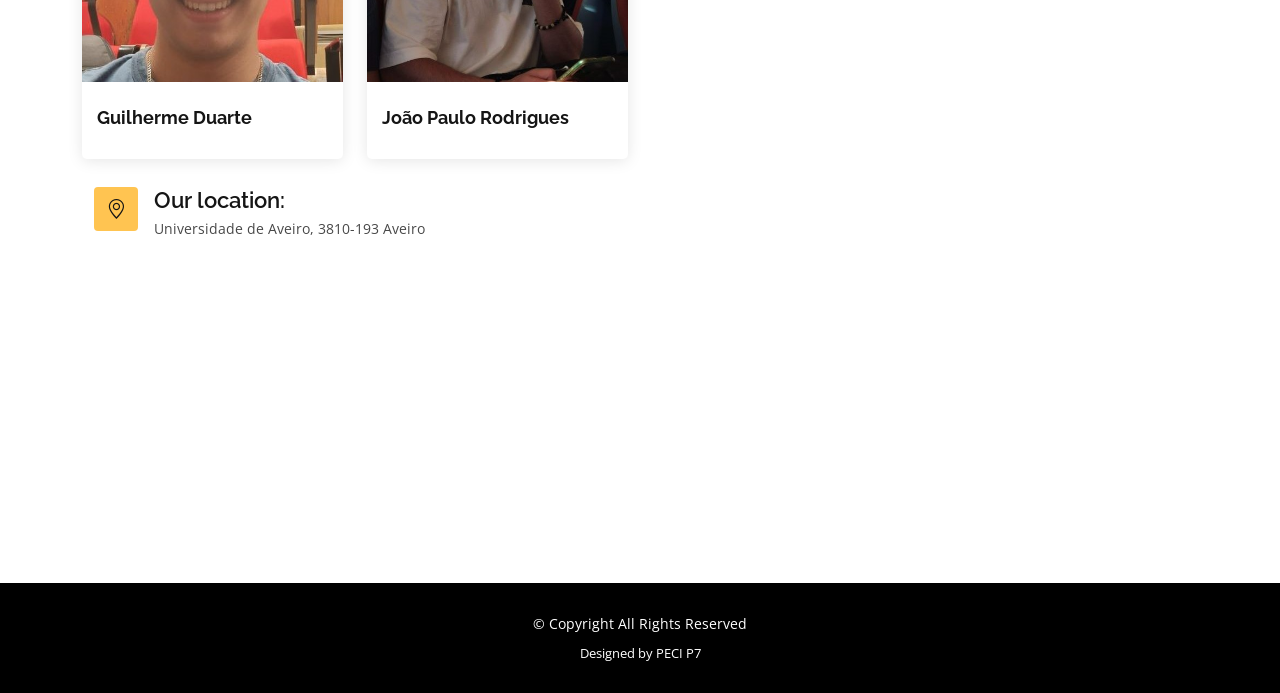
==== commit 0964831b: "up" ====
--- a/index.html
+++ b/index.html
@@ -103,16 +103,27 @@
           <div class="pt-4 pt-lg-0 col-lg-4 features" data-aos="fade-left" data-aos-delay="100">
             <div class="icon-box" data-aos="zoom-in" data-aos-delay="150">
               <i class="bx bx-cube-alt"></i>
-              <h4>Main Milestones:</h4>
-              <p>1º-Very basic KMS ( ITU-T Y.3803 / DISCRETION-D3.1 ) </p>
-              <p>2º-Interface to the applications ( ETSI QKD GS 004/14 ) </p> 
-              <p>3º-Interface to the Quantum Layer ( ETSI QKD GS 004 ) </p>  
-              <p>4º-KMS 1.0 ( all vital functionalities ) </p>               
-              <p>5º-KMS 2.0 </p>
-            </div>
-          </div>
-        </div>
-      </div>
+              <h4>Deliverables:</h4>
+              <p><a href="Milestone1.pptx" download> Milestone1 - Presentation of the project</a> </p>
+              <p><a href="Milestone2.pptx" download> Milestone2  - Elaboration Phase</a> </p> 
+              <p><a href="Milestone3.pptx" download>Milestone3 - South Interface / Recon Emulator / Etsi Implementation</a> </p>  
+              <p><a href="Milestone4.pptx" download>Milestone 4 - KMS 1.0 ( all vital functionalities )</a> </p>               
+            </div>
+          </div>
+        </div>
+
+        <!-- Video Section -->
+        <!-- Video Section -->
+        <!-- Video Section -->
+        <!-- Video Section -->
+        <div class="row mt-4">
+          <div class="col-lg-12">
+            <div style="padding:56.25% 0 0 0;position:relative;">
+              <iframe src="https://player.vimeo.com/video/953749522?badge=0&amp;autopause=0&amp;player_id=0&amp;app_id=58479" frameborder="0" allow="autoplay; fullscreen; picture-in-picture; clipboard-write" style="position:absolute;top:0;left:0;width:100%;height:100%;" title="Quantum Key Distribution"></iframe>
+            </div>
+            <script src="https://player.vimeo.com/api/player.js"></script>
+          </div>
+        </div>
     </section><!-- End Project Section -->
 
     <!-- ======= Clients Section ======= -->
